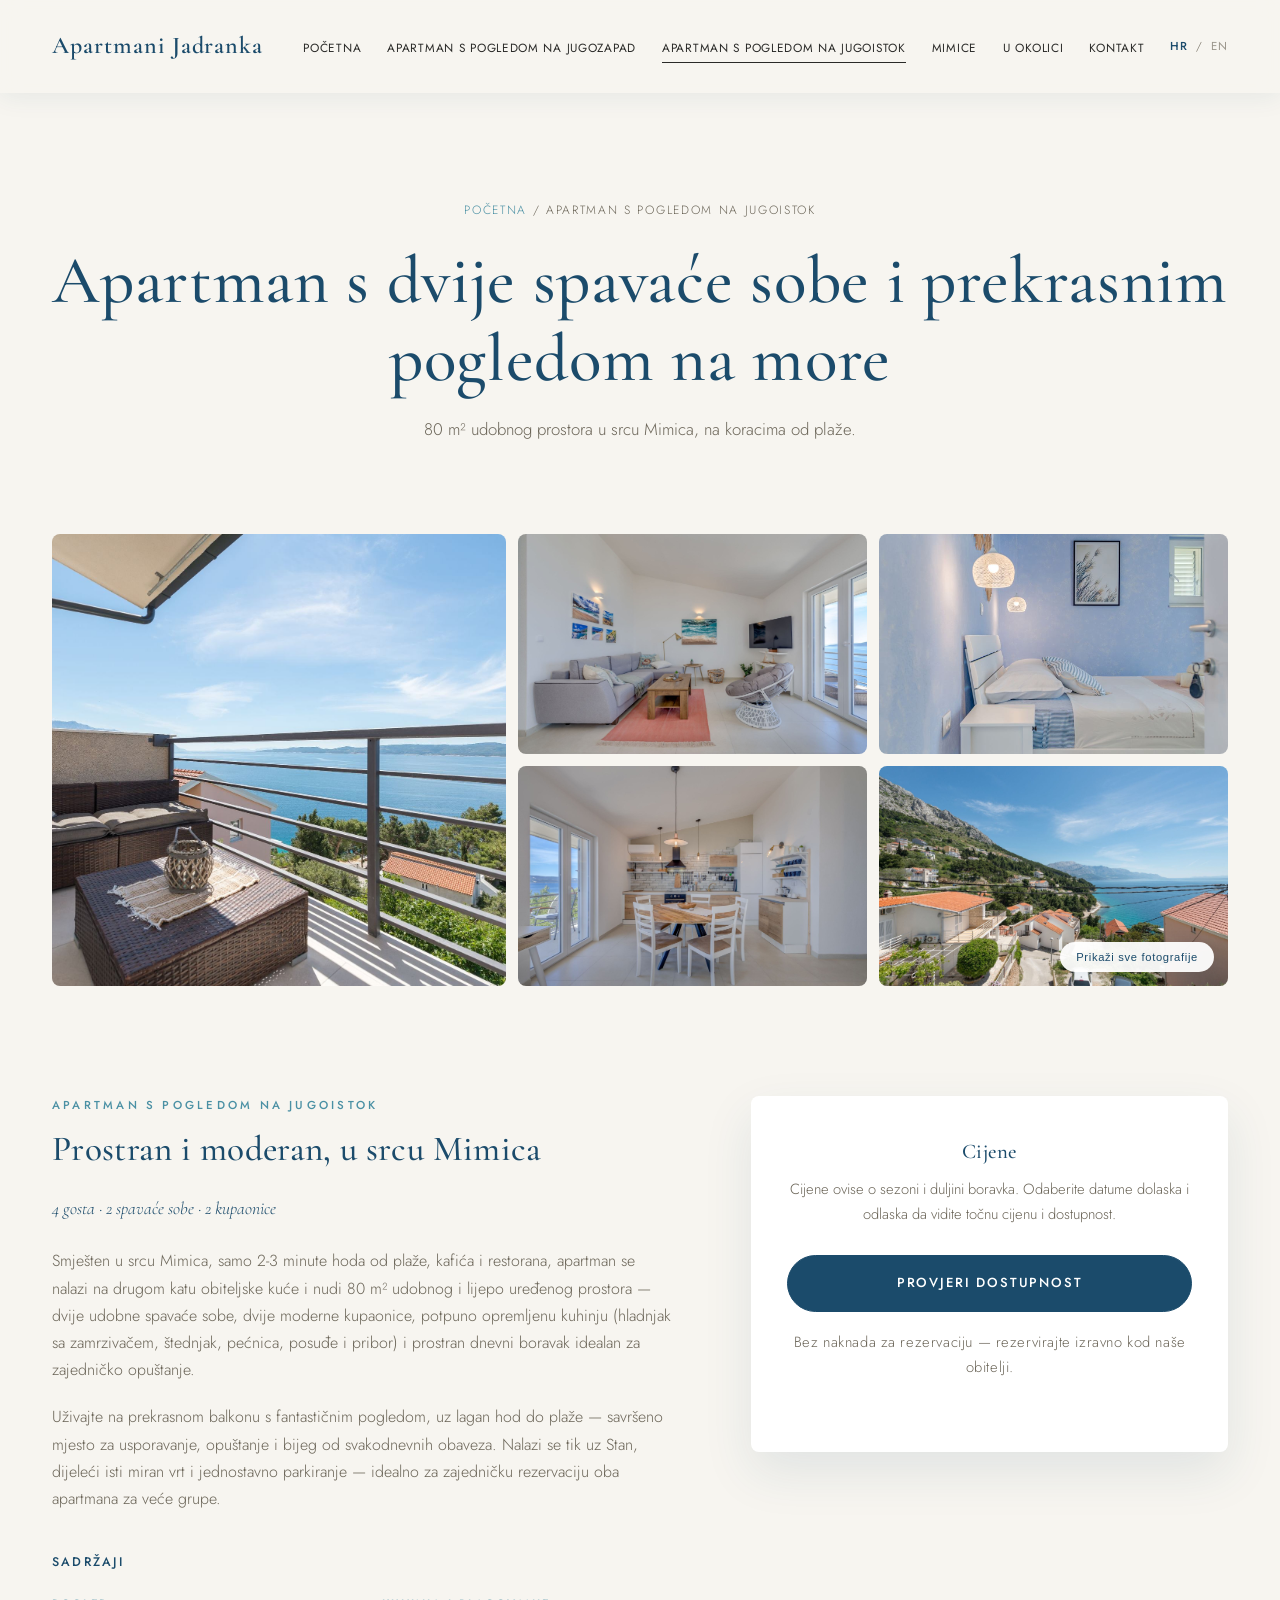
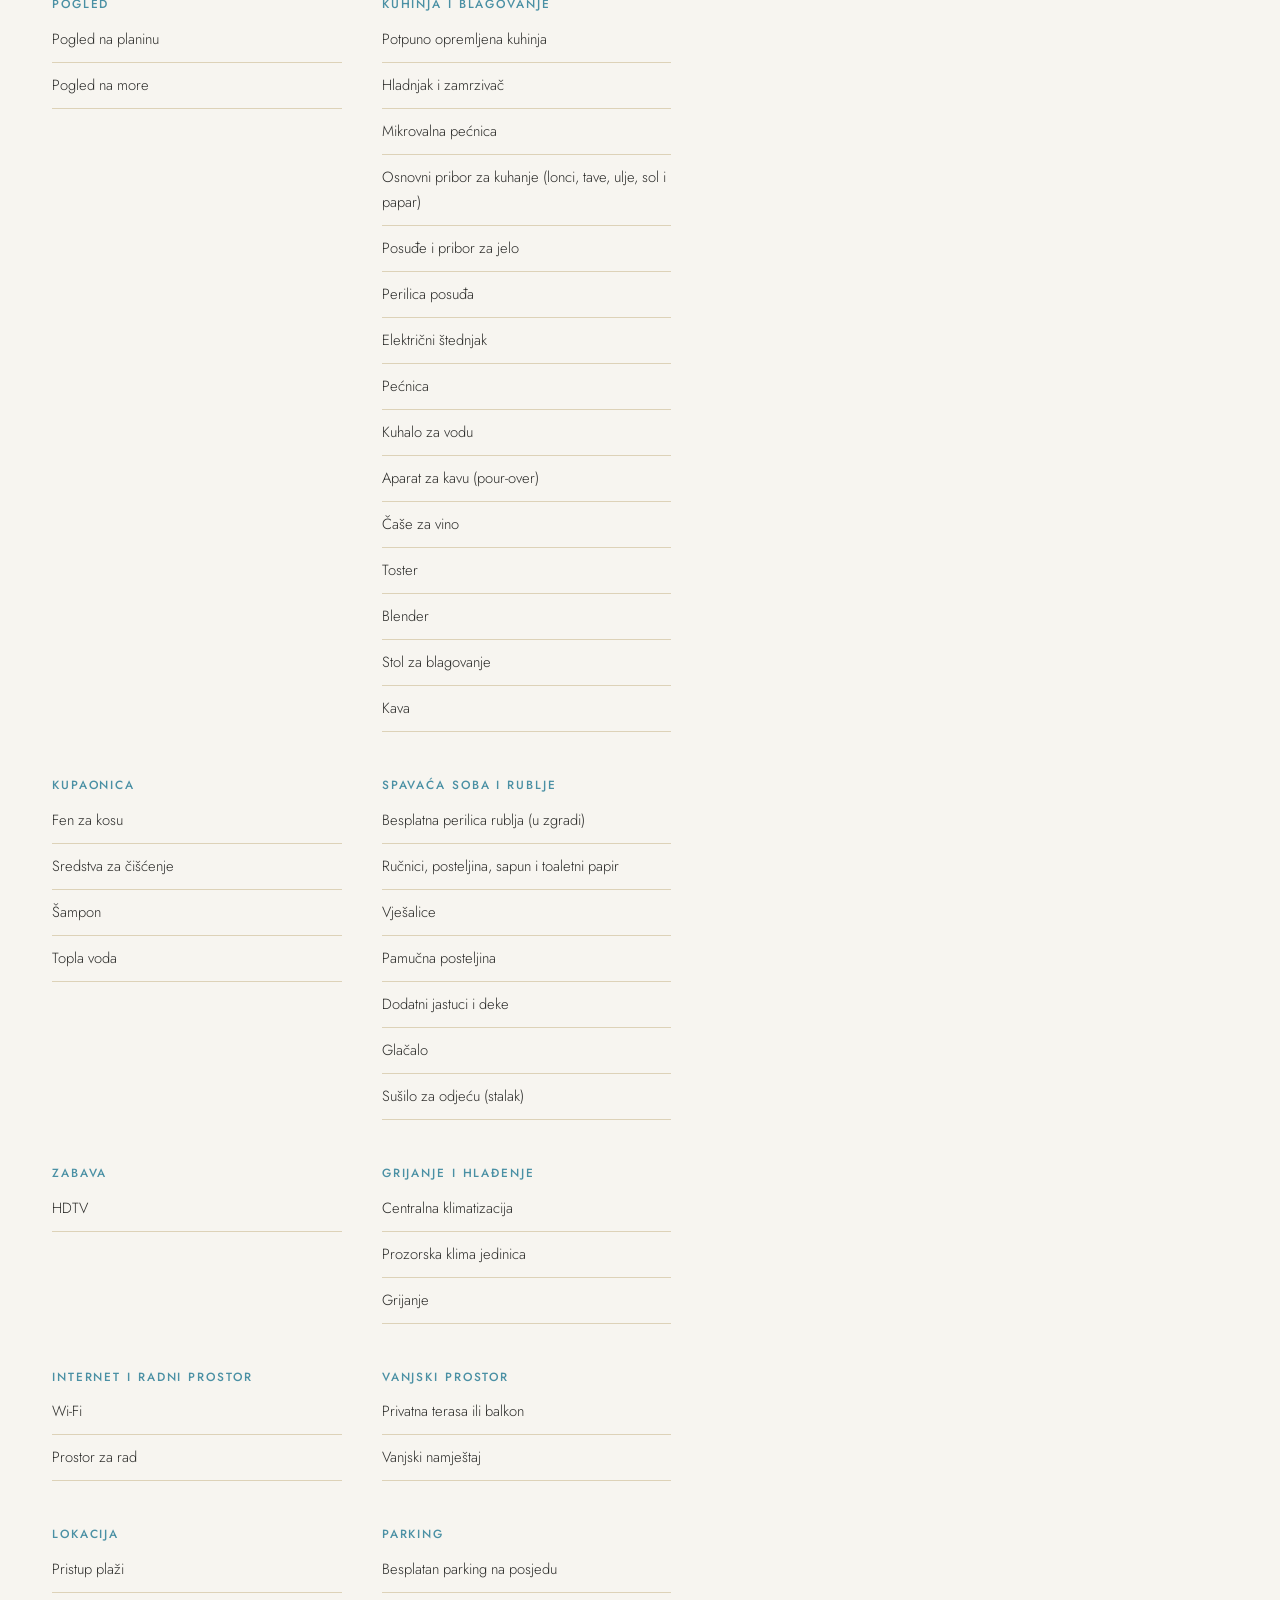
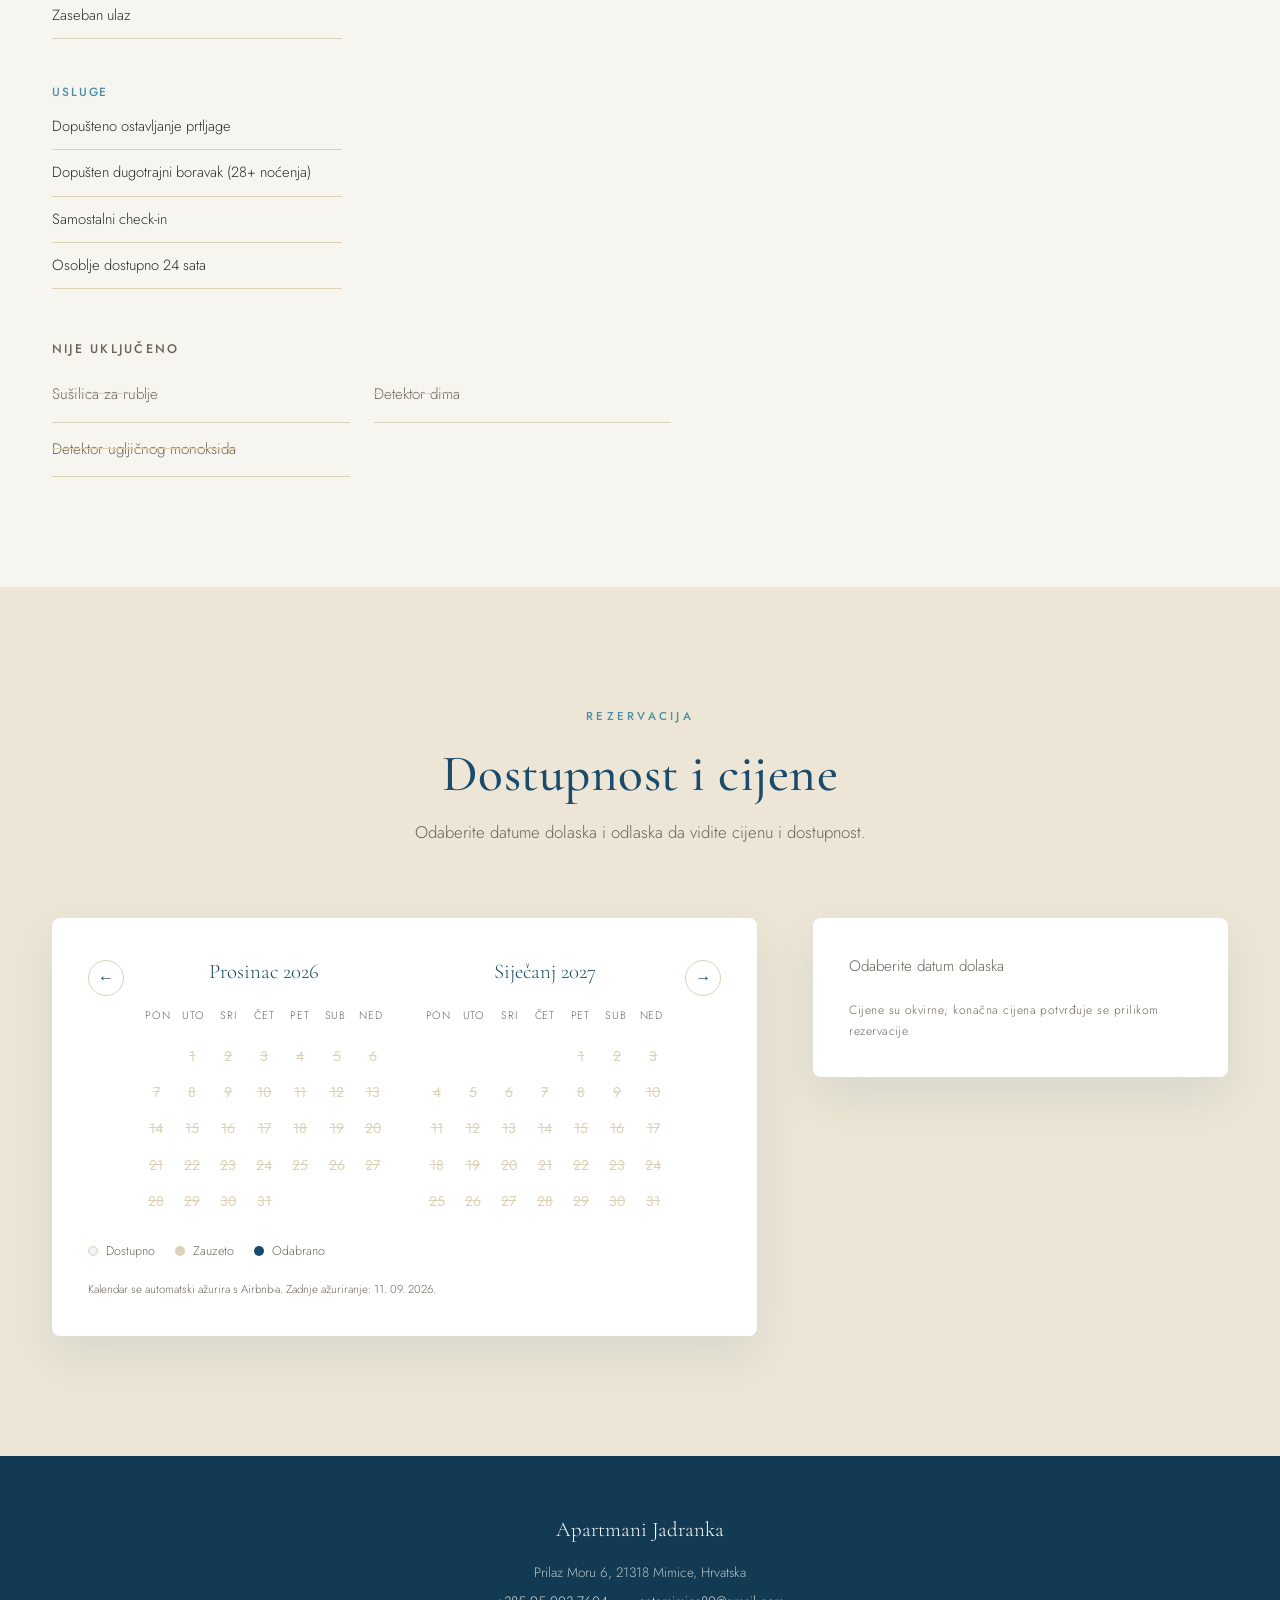
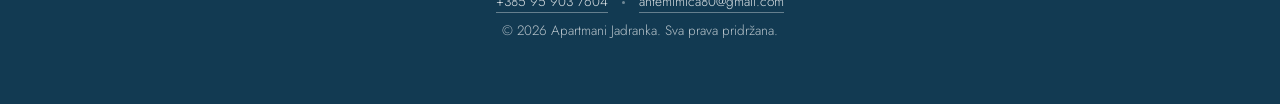
==== apartmani-jadranka/pages/istok.html @ 1d4e1ab9 "Add a Mimice destination section, rename unit nav labels, expand nav Adds a new "Welcome to Mimice" " ====
<!DOCTYPE html>
<html lang="hr">
<head>
  <meta charset="UTF-8">
  <meta name="viewport" content="width=device-width, initial-scale=1.0">
  <title data-i18n="istok.title_tag">Apartman s dvije spavaće sobe i prekrasnim pogledom na more | Apartmani Jadranka</title>
  <meta name="description" content="Apartman s dvije spavaće sobe i prekrasnim pogledom na more — svijetao i prostran apartman u sklopu Apartmani Jadranka, Mimice, dalmatinska obala, Hrvatska.">
  <link rel="preconnect" href="https://fonts.googleapis.com">
  <link rel="preconnect" href="https://fonts.gstatic.com" crossorigin>
  <link href="https://fonts.googleapis.com/css2?family=Cormorant+Garamond:wght@500;600&family=Jost:wght@300;400;500&display=swap" rel="stylesheet">
  <link rel="stylesheet" href="../css/style.css?v=20260910">
</head>
<body data-unit="istok">

  <header class="site-header solid">
    <nav class="nav">
      <a href="../index.html" class="nav-brand">Apartmani Jadranka</a>
      <ul class="nav-links">
        <li><a href="../index.html" data-i18n="nav.home">Home</a></li>
        <li><a href="stan.html" data-i18n="nav.stan">Stan</a></li>
        <li><a href="istok.html" class="active" data-i18n="nav.istok">Istok</a></li>
        <li><a href="../index.html#mimice" data-i18n="nav.mimice">Mimice</a></li>
        <li><a href="../index.html#riviera" data-i18n="nav.things">Nearby</a></li>
        <li><a href="../index.html#contact" data-i18n="nav.contact">Contact</a></li>
        <li class="lang-switch">
          <button type="button" data-lang-btn="hr">HR</button>
          <span aria-hidden="true">/</span>
          <button type="button" data-lang-btn="en">EN</button>
        </li>
      </ul>
      <button class="nav-toggle" aria-label="Toggle menu" aria-expanded="false">
        <span></span><span></span><span></span>
      </button>
      <div class="nav-backdrop"></div>
    </nav>
  </header>

  <!-- ============ UNIT HERO ============ -->
  <section class="unit-hero-page">
    <div class="container">
      <p class="breadcrumb"><a href="../index.html" data-i18n="istok.breadcrumb">Home</a> / <span data-i18n="nav.istok">Istok</span></p>
      <h1 data-i18n="istok.display_name">Istok</h1>
      <p class="tagline" data-i18n="istok.tagline">80 m² of comfortable space in the heart of Mimice, steps from the beach.</p>
    </div>
  </section>

  <!-- ============ GALLERY ============ -->
  <!-- The 5 "featured" photos (class="gallery-featured") are the ones shown in the
       compact preview (js/gallery.js) before a visitor clicks "Show all photos" — move
       the class to different tiles below to change which photos represent the apartment. -->
  <section class="container reveal" style="padding-bottom: 0;">
    <div class="gallery-grid">
      <div class="gallery-item gallery-featured" style="background: url('../images/istok-cover.jpg') center/cover no-repeat;"><span data-i18n="istok.gallery.balcony">Balcony</span></div>
      <div class="gallery-item" style="background: url('../images/istok-balcony-2.jpg') center/cover no-repeat;"><span data-i18n="istok.gallery.balcony">Balcony</span></div>
      <div class="gallery-item gallery-featured" style="background: url('../images/istok-living-1.jpg') center/cover no-repeat;"><span data-i18n="istok.gallery.living">Living room</span></div>
      <div class="gallery-item" style="background: url('../images/istok-living-2.jpg') center/cover no-repeat;"><span data-i18n="istok.gallery.living">Living room</span></div>
      <div class="gallery-item gallery-featured" style="background: url('../images/istok-bedroom1-1.jpg') center/cover no-repeat;"><span data-i18n="istok.gallery.bedroom1">Bedroom 1</span></div>
      <div class="gallery-item" style="background: url('../images/istok-bedroom1-2.jpg') center/cover no-repeat;"><span data-i18n="istok.gallery.bedroom1">Bedroom 1</span></div>
      <div class="gallery-item" style="background: url('../images/istok-bedroom2-1.jpg') center/cover no-repeat;"><span data-i18n="istok.gallery.bedroom2">Bedroom 2</span></div>
      <div class="gallery-item" style="background: url('../images/istok-bedroom2-2.jpg') center/cover no-repeat;"><span data-i18n="istok.gallery.bedroom2">Bedroom 2</span></div>
      <div class="gallery-item" style="background: url('../images/istok-bathroom1-1.jpg') center/cover no-repeat;"><span data-i18n="istok.gallery.bathroom1">Bathroom 1</span></div>
      <div class="gallery-item" style="background: url('../images/istok-bathroom1-2.jpg') center/cover no-repeat;"><span data-i18n="istok.gallery.bathroom1">Bathroom 1</span></div>
      <div class="gallery-item" style="background: url('../images/istok-bathroom2-1.jpg') center/cover no-repeat;"><span data-i18n="istok.gallery.bathroom2">Bathroom 2</span></div>
      <div class="gallery-item" style="background: url('../images/istok-bathroom2-2.jpg') center/cover no-repeat;"><span data-i18n="istok.gallery.bathroom2">Bathroom 2</span></div>
      <div class="gallery-item gallery-featured" style="background: url('../images/istok-kitchen-1.jpg') center/cover no-repeat;"><span data-i18n="istok.gallery.kitchen">Kitchen</span></div>
      <div class="gallery-item" style="background: url('../images/istok-kitchen-2.jpg') center/cover no-repeat;"><span data-i18n="istok.gallery.kitchen">Kitchen</span></div>
      <div class="gallery-item gallery-featured" style="background: url('../images/istok-exterior-1.jpg') center/cover no-repeat;"><span data-i18n="istok.gallery.exterior">Outdoor area</span></div>
      <div class="gallery-item" style="background: url('../images/istok-exterior-2.jpg') center/cover no-repeat;"><span data-i18n="istok.gallery.exterior">Outdoor area</span></div>
    </div>
  </section>

  <!-- ============ DETAILS ============ -->
  <section class="unit-details">
    <div class="container">
      <div class="unit-details-grid">
        <div class="unit-description reveal">
          <span class="eyebrow" data-i18n="nav.istok">Istok</span>
          <h2 data-i18n="istok.about_title">Spacious and Modern, in the Heart of Mimice</h2>
          <span class="sleeps-badge" data-i18n="istok.sleeps">4 guests · 2 bedrooms · 2 bathrooms</span>
          <p data-i18n="istok.desc_p1">
            Located in the heart of Mimice, just a 2–3 minute walk from the beach, cafés, and restaurants, the
            apartment sits on the second floor of a family house and offers 80 m² of comfortable, well-designed
            living space — two cozy bedrooms, two modern bathrooms, a fully equipped kitchen (fridge with
            freezer, stove, oven, cookware, and utensils), and a spacious living area ideal for relaxing
            together.
          </p>
          <p data-i18n="istok.desc_p2">
            Enjoy a beautiful balcony with a truly stunning view, and an easy walk to the beach — the perfect
            place to slow down, feel good, and leave everyday worries behind. Sits just steps from Stan, sharing
            the same peaceful garden and easy parking — ideal for booking both units together for larger group
            getaways.
          </p>

          <span class="amenities-heading" data-i18n="istok.amenities_heading">Amenities</span>

          <div class="amenities-categories">
            <div class="amenity-category">
              <h4 class="amenity-category-title" data-i18n="istok.cat.scenic">Scenic Views</h4>
              <ul class="amenities-list">
                <li data-i18n="istok.cat.scenic.1">Mountain view</li>
                <li data-i18n="istok.cat.scenic.2">Sea view</li>
              </ul>
            </div>

            <div class="amenity-category">
              <h4 class="amenity-category-title" data-i18n="istok.cat.kitchen">Kitchen &amp; Dining</h4>
              <ul class="amenities-list">
                <li data-i18n="istok.cat.kitchen.1">Fully equipped kitchen</li>
                <li data-i18n="istok.cat.kitchen.2">Refrigerator &amp; freezer</li>
                <li data-i18n="istok.cat.kitchen.3">Microwave</li>
                <li data-i18n="istok.cat.kitchen.4">Cooking basics (pots, pans, oil, salt &amp; pepper)</li>
                <li data-i18n="istok.cat.kitchen.5">Dishes &amp; silverware</li>
                <li data-i18n="istok.cat.kitchen.6">Dishwasher</li>
                <li data-i18n="istok.cat.kitchen.7">Electric stove</li>
                <li data-i18n="istok.cat.kitchen.8">Oven</li>
                <li data-i18n="istok.cat.kitchen.9">Hot water kettle</li>
                <li data-i18n="istok.cat.kitchen.10">Coffee maker (pour-over)</li>
                <li data-i18n="istok.cat.kitchen.11">Wine glasses</li>
                <li data-i18n="istok.cat.kitchen.12">Toaster</li>
                <li data-i18n="istok.cat.kitchen.13">Blender</li>
                <li data-i18n="istok.cat.kitchen.14">Dining table</li>
                <li data-i18n="istok.cat.kitchen.15">Coffee</li>
              </ul>
            </div>

            <div class="amenity-category">
              <h4 class="amenity-category-title" data-i18n="istok.cat.bathroom">Bathroom</h4>
              <ul class="amenities-list">
                <li data-i18n="istok.cat.bathroom.1">Hair dryer</li>
                <li data-i18n="istok.cat.bathroom.2">Cleaning products</li>
                <li data-i18n="istok.cat.bathroom.3">Shampoo</li>
                <li data-i18n="istok.cat.bathroom.4">Hot water</li>
              </ul>
            </div>

            <div class="amenity-category">
              <h4 class="amenity-category-title" data-i18n="istok.cat.bedroom">Bedroom &amp; Laundry</h4>
              <ul class="amenities-list">
                <li data-i18n="istok.cat.bedroom.1">Free washer (in building)</li>
                <li data-i18n="istok.cat.bedroom.2">Towels, bed sheets, soap &amp; toilet paper</li>
                <li data-i18n="istok.cat.bedroom.3">Hangers</li>
                <li data-i18n="istok.cat.bedroom.4">Cotton bed linens</li>
                <li data-i18n="istok.cat.bedroom.5">Extra pillows &amp; blankets</li>
                <li data-i18n="istok.cat.bedroom.6">Iron</li>
                <li data-i18n="istok.cat.bedroom.7">Drying rack for clothing</li>
              </ul>
            </div>

            <div class="amenity-category">
              <h4 class="amenity-category-title" data-i18n="istok.cat.entertainment">Entertainment</h4>
              <ul class="amenities-list">
                <li data-i18n="istok.cat.entertainment.1">HDTV</li>
              </ul>
            </div>

            <div class="amenity-category">
              <h4 class="amenity-category-title" data-i18n="istok.cat.climate">Heating &amp; Cooling</h4>
              <ul class="amenities-list">
                <li data-i18n="istok.cat.climate.1">Central air conditioning</li>
                <li data-i18n="istok.cat.climate.2">Window AC unit</li>
                <li data-i18n="istok.cat.climate.3">Heating</li>
              </ul>
            </div>

            <div class="amenity-category">
              <h4 class="amenity-category-title" data-i18n="istok.cat.internet">Internet &amp; Office</h4>
              <ul class="amenities-list">
                <li data-i18n="istok.cat.internet.1">Wi-Fi</li>
                <li data-i18n="istok.cat.internet.2">Dedicated workspace</li>
              </ul>
            </div>

            <div class="amenity-category">
              <h4 class="amenity-category-title" data-i18n="istok.cat.outdoor">Outdoor</h4>
              <ul class="amenities-list">
                <li data-i18n="istok.cat.outdoor.1">Private patio or balcony</li>
                <li data-i18n="istok.cat.outdoor.2">Outdoor furniture</li>
              </ul>
            </div>

            <div class="amenity-category">
              <h4 class="amenity-category-title" data-i18n="istok.cat.location">Location</h4>
              <ul class="amenities-list">
                <li data-i18n="istok.cat.location.1">Beach access</li>
                <li data-i18n="istok.cat.location.2">Private entrance</li>
              </ul>
            </div>

            <div class="amenity-category">
              <h4 class="amenity-category-title" data-i18n="istok.cat.parking">Parking</h4>
              <ul class="amenities-list">
                <li data-i18n="istok.cat.parking.1">Free parking on premises</li>
              </ul>
            </div>

            <div class="amenity-category">
              <h4 class="amenity-category-title" data-i18n="istok.cat.services">Services</h4>
              <ul class="amenities-list">
                <li data-i18n="istok.cat.services.1">Luggage drop-off allowed</li>
                <li data-i18n="istok.cat.services.2">Long-term stays allowed (28+ nights)</li>
                <li data-i18n="istok.cat.services.3">Self check-in</li>
                <li data-i18n="istok.cat.services.4">Staff available 24 hours</li>
              </ul>
            </div>
          </div>

          <span class="amenities-heading amenities-heading-not-included" data-i18n="istok.not_included_heading">Not Included</span>
          <ul class="amenities-list amenities-list-not-included">
            <li data-i18n="istok.not_included.1">Dryer</li>
            <li data-i18n="istok.not_included.2">Smoke alarm</li>
            <li data-i18n="istok.not_included.3">Carbon monoxide alarm</li>
          </ul>
        </div>

        <aside class="pricing-card reveal">
          <h3 data-i18n="istok.pricing_title">Pricing</h3>
          <p data-i18n="istok.pricing_desc">Rates vary by season and length of stay. Select your check-in and check-out dates to see the exact price and availability.</p>
          <a href="#availability" class="btn btn-primary" data-i18n="calendar.avail.cta">Check Availability</a>
          <p class="pricing-note" data-i18n="istok.pricing_note">No booking fees — reserve directly with our family.</p>
        </aside>
      </div>
    </div>
  </section>

  <!-- ============ AVAILABILITY & PRICING ============ -->
  <section id="availability" class="availability-section">
    <div class="container">
      <div class="section-header reveal">
        <span class="eyebrow" data-i18n="calendar.avail.eyebrow">Booking</span>
        <h2 class="section-title" data-i18n="calendar.avail.title">Availability &amp; Pricing</h2>
        <p class="section-subtitle" data-i18n="calendar.avail.subtitle">Select your check-in and check-out dates to see pricing and availability.</p>
      </div>

      <div class="availability-grid reveal">
        <div class="calendar-widget">
          <div class="calendar-header">
            <button type="button" class="calendar-nav" id="calendar-prev" data-i18n-aria-label="calendar.avail.prev" aria-label="Previous month">&larr;</button>
            <div class="calendar-months">
              <div class="calendar-month">
                <span class="calendar-month-label" id="calendar-month-label"></span>
                <div class="calendar-weekdays" id="calendar-weekdays"></div>
                <div class="calendar-days" id="calendar-days"></div>
              </div>
              <div class="calendar-month calendar-month-second">
                <span class="calendar-month-label" id="calendar-month-label-2"></span>
                <div class="calendar-weekdays" id="calendar-weekdays-2"></div>
                <div class="calendar-days" id="calendar-days-2"></div>
              </div>
            </div>
            <button type="button" class="calendar-nav" id="calendar-next" data-i18n-aria-label="calendar.avail.next" aria-label="Next month">&rarr;</button>
          </div>
          <div class="calendar-legend">
            <span class="legend-item"><span class="legend-dot available"></span><span data-i18n="calendar.avail.legend_available">Available</span></span>
            <span class="legend-item"><span class="legend-dot unavailable"></span><span data-i18n="calendar.avail.legend_unavailable">Unavailable</span></span>
            <span class="legend-item"><span class="legend-dot selected"></span><span data-i18n="calendar.avail.legend_selected">Selected</span></span>
          </div>
          <p class="calendar-updated" id="calendar-updated"></p>
        </div>

        <aside class="booking-summary">
          <div id="booking-summary-content">
            <p class="booking-prompt" data-i18n="calendar.avail.prompt_checkin">Select a check-in date</p>
          </div>
          <button type="button" class="text-link booking-clear" id="booking-clear" data-i18n="calendar.avail.clear" style="display: none;">Clear selection</button>
          <p class="pricing-note" data-i18n="calendar.avail.note">Prices are indicative; final price is confirmed at booking.</p>

          <!-- Shown only once valid, available dates meeting the season's minimum stay are selected (see js/calendar.js) -->
          <form id="availability-inquiry-form" class="inquiry-form" novalidate style="display: none;">
            <h3 class="inquiry-form-title" data-i18n="calendar.avail.inquiry_title">Send an Inquiry for These Dates</h3>

            <div class="form-group">
              <label for="avail-name" data-i18n="contact.form_name">Full Name</label>
              <input type="text" id="avail-name" name="name" data-i18n-placeholder="contact.form_name_ph" placeholder="Your name" required>
            </div>
            <div class="form-group">
              <label for="avail-email" data-i18n="contact.form_email">Email</label>
              <input type="email" id="avail-email" name="email" placeholder="you@example.com" required>
            </div>
            <div class="form-group">
              <label for="avail-phone" data-i18n="calendar.avail.form_phone">Phone</label>
              <input type="tel" id="avail-phone" name="phone" data-i18n-placeholder="calendar.avail.form_phone_ph" placeholder="Your phone number" required>
            </div>
            <div class="form-row">
              <div class="form-group">
                <label for="avail-adults" data-i18n="calendar.avail.form_adults">Number of adults</label>
                <input type="number" id="avail-adults" name="adults" min="1" value="1" required>
              </div>
              <div class="form-group">
                <label for="avail-children" data-i18n="calendar.avail.form_children">Number of children</label>
                <input type="number" id="avail-children" name="children" min="0" value="0">
              </div>
            </div>
            <div class="form-group">
              <label for="avail-message" data-i18n="contact.form_message">Message</label>
              <textarea id="avail-message" name="message" data-i18n-placeholder="calendar.avail.form_message_ph" placeholder="Notes, special requests..."></textarea>
            </div>

            <button type="submit" class="btn btn-primary" data-i18n="contact.form_submit">Send Inquiry</button>
            <div id="availability-form-status" class="form-status" role="status"></div>
          </form>
        </aside>
      </div>
    </div>
  </section>

  <footer class="site-footer">
    <div class="container">
      <p class="footer-brand">Apartmani Jadranka</p>
      <p data-i18n="footer.address">Prilaz Moru 6, 21318 Mimice, Hrvatska</p>
      <p class="footer-contact">
        <a href="tel:+385959037604">+385 95 903 7604</a>
        <span class="dot" aria-hidden="true"></span>
        <a href="mailto:antemimica80@gmail.com">antemimica80@gmail.com</a>
      </p>
      <p>&copy; <span id="year"></span> Apartmani Jadranka. <span data-i18n="footer.rights">All rights reserved.</span></p>
    </div>
  </footer>

  <script src="../js/i18n.js?v=20260910"></script>
  <script src="../js/main.js?v=20260910"></script>
  <script src="../js/gallery.js?v=20260910"></script>
  <script src="../js/calendar.js?v=20260910"></script>
  <script>document.getElementById('year').textContent = new Date().getFullYear();</script>
</body>
</html>
---- apartmani-jadranka/css/style.css ----
/* ===========================================================
   Apartmani Jadranka — shared stylesheet
   Boutique Mediterranean: deep sea blue, warm stone white, sand.
   Edit the CSS variables below to retheme the whole site at once.
   =========================================================== */

:root {
  /* --- Colors --- */
  --color-sea-deep: #1b4b6b;
  --color-sea: #4a90a4;
  --color-sea-mist: #eef3f4;
  --color-stone: #f7f5f0;
  --color-sand: #ede6d6;
  --color-sand-dark: #ddd2b8;
  --color-white: #ffffff;
  --color-text: #2a2a28;
  --color-text-light: #6b6558;

  /* --- Type --- */
  --font-display: 'Cormorant Garamond', Georgia, 'Times New Roman', serif;
  --font-body: 'Jost', -apple-system, BlinkMacSystemFont, 'Segoe UI', sans-serif;

  /* --- Layout --- */
  --max-width: 1240px;
  --radius: 4px;
  --radius-lg: 8px;
  --shadow-soft: 0 20px 50px rgba(27, 75, 107, 0.1);
  --shadow-small: 0 6px 20px rgba(27, 75, 107, 0.1);
}

/* --- Reset --- */
* {
  box-sizing: border-box;
  margin: 0;
  padding: 0;
}

html {
  scroll-behavior: smooth;
}

body {
  font-family: var(--font-body);
  font-weight: 300;
  color: var(--color-text);
  background-color: var(--color-stone);
  line-height: 1.7;
  -webkit-font-smoothing: antialiased;
}

img {
  max-width: 100%;
  display: block;
}

a {
  color: inherit;
  text-decoration: none;
}

ul {
  list-style: none;
}

.container {
  width: 100%;
  max-width: var(--max-width);
  margin: 0 auto;
  padding: 0 32px;
}

h1, h2, h3, h4 {
  font-family: var(--font-display);
  font-weight: 500;
  line-height: 1.15;
  color: var(--color-sea-deep);
  letter-spacing: 0.01em;
}

.eyebrow {
  display: block;
  text-transform: uppercase;
  letter-spacing: 0.28em;
  font-size: 0.72rem;
  font-weight: 500;
  color: var(--color-sea);
  margin-bottom: 18px;
}

h2.section-title {
  font-size: clamp(2.2rem, 5vw, 3.2rem);
  font-weight: 500;
  text-align: center;
  margin-bottom: 14px;
}

p.section-subtitle {
  text-align: center;
  color: var(--color-text-light);
  max-width: 560px;
  margin: 0 auto 64px;
  font-size: 1.05rem;
  font-weight: 300;
}

.section-header {
  text-align: center;
  margin-bottom: 72px;
}

section {
  padding: 120px 0;
}

/* --- Scroll reveal --- */
.reveal {
  opacity: 0;
  transform: translateY(28px);
  transition: opacity 0.9s ease, transform 0.9s ease;
}

.reveal.visible {
  opacity: 1;
  transform: translateY(0);
}

.btn {
  display: inline-block;
  padding: 16px 38px;
  border-radius: 999px;
  font-family: var(--font-body);
  font-weight: 500;
  font-size: 0.82rem;
  letter-spacing: 0.14em;
  text-transform: uppercase;
  cursor: pointer;
  border: 1px solid transparent;
  transition: all 0.3s ease;
}

.btn-primary {
  background-color: var(--color-sea-deep);
  color: var(--color-white);
  border-color: var(--color-sea-deep);
}

.btn-primary:hover {
  background-color: transparent;
  color: var(--color-sea-deep);
}

.contact-section .btn-primary:hover {
  background-color: var(--color-white);
  color: var(--color-sea-deep);
}

.btn-outline {
  background-color: transparent;
  border-color: var(--color-sea-deep);
  color: var(--color-sea-deep);
}

.btn-outline:hover {
  background-color: var(--color-sea-deep);
  color: var(--color-white);
}

.text-link {
  display: inline-flex;
  align-items: center;
  gap: 8px;
  font-size: 0.82rem;
  font-weight: 500;
  letter-spacing: 0.14em;
  text-transform: uppercase;
  color: var(--color-sea-deep);
  border-bottom: 1px solid transparent;
  padding-bottom: 4px;
  transition: gap 0.25s ease, border-color 0.25s ease;
}

.text-link:hover {
  gap: 14px;
  border-color: var(--color-sea-deep);
}

/* ===========================================================
   Header / Navigation
   =========================================================== */

.site-header {
  position: fixed;
  top: 0;
  left: 0;
  right: 0;
  z-index: 100;
  background-color: transparent;
  transition: background-color 0.4s ease, box-shadow 0.4s ease, padding 0.4s ease;
}

.site-header.scrolled,
.site-header.solid {
  background-color: rgba(247, 245, 240, 0.94);
  backdrop-filter: blur(10px);
  box-shadow: 0 4px 24px rgba(27, 75, 107, 0.08);
}

.nav {
  display: flex;
  align-items: center;
  justify-content: space-between;
  padding: 26px 32px;
  max-width: var(--max-width);
  margin: 0 auto;
  transition: padding 0.4s ease;
}

.site-header.scrolled .nav {
  padding: 18px 32px;
}

.nav-brand {
  font-family: var(--font-display);
  font-size: 1.5rem;
  font-weight: 600;
  letter-spacing: 0.04em;
  color: var(--color-white);
  transition: color 0.4s ease;
}

.site-header.scrolled .nav-brand,
.site-header.solid .nav-brand {
  color: var(--color-sea-deep);
}

.nav-links {
  display: flex;
  gap: 26px;
  align-items: center;
}

.nav-links a {
  font-weight: 400;
  font-size: 0.74rem;
  letter-spacing: 0.06em;
  text-transform: uppercase;
  color: var(--color-white);
  white-space: nowrap;
  padding-bottom: 6px;
  border-bottom: 1px solid transparent;
  transition: border-color 0.25s ease, color 0.4s ease;
}

.site-header.scrolled .nav-links a,
.site-header.solid .nav-links a {
  color: var(--color-text);
}

.nav-links a:hover,
.nav-links a.active {
  border-bottom-color: currentColor;
}

.lang-switch {
  display: flex;
  align-items: center;
  gap: 8px;
  font-size: 0.72rem;
  letter-spacing: 0.08em;
  color: rgba(255, 255, 255, 0.6);
  transition: color 0.4s ease;
}

.site-header.scrolled .lang-switch,
.site-header.solid .lang-switch {
  color: var(--color-text-light);
}

.lang-switch button {
  background: none;
  border: none;
  padding: 0;
  font-family: var(--font-body);
  font-size: 0.72rem;
  letter-spacing: 0.08em;
  color: inherit;
  cursor: pointer;
  opacity: 0.65;
  transition: opacity 0.2s ease;
}

.lang-switch button.active {
  opacity: 1;
  font-weight: 500;
  color: var(--color-white);
}

.site-header.scrolled .lang-switch button.active,
.site-header.solid .lang-switch button.active {
  color: var(--color-sea-deep);
}

.nav-toggle {
  display: none;
  flex-direction: column;
  justify-content: space-between;
  width: 26px;
  height: 18px;
  background: none;
  border: none;
  cursor: pointer;
  padding: 0;
}

.nav-toggle span {
  display: block;
  height: 1px;
  width: 100%;
  background-color: var(--color-white);
  transition: transform 0.25s ease, opacity 0.25s ease, background-color 0.4s ease;
}

.site-header.scrolled .nav-toggle span,
.site-header.solid .nav-toggle span {
  background-color: var(--color-sea-deep);
}

.nav-toggle[aria-expanded="true"] span:nth-child(1) {
  transform: translateY(8.5px) rotate(45deg);
}

.nav-toggle[aria-expanded="true"] span:nth-child(2) {
  opacity: 0;
}

.nav-toggle[aria-expanded="true"] span:nth-child(3) {
  transform: translateY(-8.5px) rotate(-45deg);
}

/* The hamburger turns into an X above the drawer, so it needs the
   drawer's (dark-on-light) color regardless of header scroll state. */
.nav-toggle[aria-expanded="true"] span {
  background-color: var(--color-sea-deep) !important;
}

.nav-backdrop {
  display: none;
}

/* ===========================================================
   Hero
   =========================================================== */

.hero {
  position: relative;
  min-height: 100vh;
  display: flex;
  align-items: center;
  justify-content: center;
  text-align: center;
  color: var(--color-white);
  overflow: hidden;
  background-color: var(--color-sea-deep);
}

.hero-photo {
  position: absolute;
  inset: 0;
  z-index: 0;
  background-size: cover;
  background-position: center;
  animation: hero-photo-in 1.8s ease both;
}

@keyframes hero-photo-in {
  from { opacity: 0; transform: scale(1.06); }
  to { opacity: 1; transform: scale(1); }
}

.hero::after {
  content: "";
  position: absolute;
  inset: 0;
  z-index: 1;
  background: linear-gradient(180deg, rgba(9, 26, 36, 0.5) 0%, rgba(9, 26, 36, 0.32) 42%, rgba(9, 26, 36, 0.62) 100%);
  pointer-events: none;
}

.hero-content {
  position: relative;
  z-index: 2;
  padding: 0 32px;
  max-width: 640px;
}

.hero-eyebrow {
  text-transform: uppercase;
  letter-spacing: 0.32em;
  font-size: 0.78rem;
  font-weight: 400;
  color: rgba(255, 255, 255, 0.85);
  margin-bottom: 26px;
}

.hero h1 {
  color: var(--color-white);
  font-weight: 500;
  font-size: clamp(3rem, 8vw, 5.6rem);
  margin-bottom: 26px;
  letter-spacing: 0.01em;
}

.hero p {
  font-size: clamp(1rem, 1.6vw, 1.15rem);
  font-weight: 300;
  color: rgba(255, 255, 255, 0.88);
  max-width: 480px;
  margin: 0 auto 44px;
  line-height: 1.8;
}

.scroll-cue {
  position: absolute;
  bottom: 40px;
  left: 50%;
  transform: translateX(-50%);
  z-index: 2;
  width: 1px;
  height: 56px;
  background: linear-gradient(180deg, rgba(255, 255, 255, 0.9), transparent);
}

/* ===========================================================
   Units overview (homepage)
   =========================================================== */

.units-overview {
  background-color: var(--color-stone);
}

.units-grid {
  display: grid;
  grid-template-columns: repeat(2, 1fr);
  gap: 56px;
}

.unit-card {
  text-align: left;
}

.unit-card-photo {
  height: 420px;
  display: flex;
  align-items: flex-end;
  color: var(--color-white);
  padding: 32px;
  border-radius: var(--radius-lg);
  overflow: hidden;
  position: relative;
  margin-bottom: 28px;
  background: linear-gradient(180deg, rgba(18, 40, 51, 0) 55%, rgba(18, 40, 51, 0.45) 100%), url('../images/stan-cover.jpg?v=20260911') center/cover no-repeat;
  transition: transform 0.6s cubic-bezier(0.22, 1, 0.36, 1);
}

.unit-card-photo.istok {
  background: linear-gradient(180deg, rgba(18, 40, 51, 0) 55%, rgba(18, 40, 51, 0.45) 100%), url('../images/istok-cover.jpg') center/cover no-repeat;
}

.unit-card:hover .unit-card-photo {
  transform: scale(1.03);
}

.unit-card-photo-label {
  position: relative;
  z-index: 2;
  font-family: var(--font-body);
  font-size: 0.72rem;
  letter-spacing: 0.18em;
  text-transform: uppercase;
  opacity: 0.85;
}

.unit-card-body h3 {
  font-size: 1.8rem;
  margin-bottom: 10px;
}

.unit-card-body h3 a {
  transition: color 0.2s ease;
}

.unit-card-body h3 a:hover {
  color: var(--color-sea);
}

.unit-card-body p {
  color: var(--color-text-light);
  margin-bottom: 22px;
  font-weight: 300;
  max-width: 46ch;
}

.unit-card-meta {
  display: flex;
  align-items: center;
  gap: 10px;
  margin-bottom: 26px;
  font-size: 0.8rem;
  letter-spacing: 0.04em;
  color: var(--color-sea-deep);
  font-weight: 500;
}

.unit-card-meta .dot {
  width: 3px;
  height: 3px;
  border-radius: 50%;
  background-color: var(--color-sea);
}

/* ===========================================================
   Why stay with us
   =========================================================== */

.why-stay {
  background-color: var(--color-sand);
}

.features-grid {
  display: grid;
  grid-template-columns: repeat(4, 1fr);
  gap: 0;
}

.feature-card {
  text-align: center;
  padding: 0 28px;
  border-left: 1px solid var(--color-sand-dark);
}

.feature-card:first-child {
  border-left: none;
}

.feature-icon {
  font-family: var(--font-display);
  font-size: 2.4rem;
  font-weight: 500;
  color: var(--color-sea);
  margin-bottom: 20px;
}

.feature-card h3 {
  font-size: 1.2rem;
  margin-bottom: 12px;
}

.feature-card p {
  color: var(--color-text-light);
  font-size: 0.92rem;
  font-weight: 300;
}

/* ===========================================================
   Unit pages
   =========================================================== */

.unit-hero-page {
  padding: 200px 0 90px;
  text-align: center;
  background-color: var(--color-stone);
}

.unit-hero-page .breadcrumb {
  font-size: 0.75rem;
  letter-spacing: 0.14em;
  text-transform: uppercase;
  color: var(--color-text-light);
  margin-bottom: 22px;
}

.unit-hero-page .breadcrumb a {
  color: var(--color-sea);
}

.unit-hero-page h1 {
  font-size: clamp(2.6rem, 6vw, 4.2rem);
  margin-bottom: 18px;
}

.unit-hero-page p.tagline {
  color: var(--color-text-light);
  max-width: 520px;
  margin: 0 auto;
  font-size: 1.05rem;
  font-weight: 300;
}

.gallery-grid {
  display: grid;
  grid-template-columns: repeat(4, 1fr);
  grid-template-rows: repeat(4, 220px);
  gap: 16px;
}

.gallery-item {
  border-radius: var(--radius-lg);
  display: flex;
  align-items: flex-end;
  color: rgba(255, 255, 255, 0.85);
  font-size: 0.72rem;
  letter-spacing: 0.14em;
  text-transform: uppercase;
  padding: 18px;
  background: linear-gradient(160deg, #3d879e 0%, var(--color-sea-deep) 100%);
  transition: transform 0.6s cubic-bezier(0.22, 1, 0.36, 1);
  overflow: hidden;
  /* Replace each placeholder with:
     background: url('../images/your-photo.jpg') center/cover no-repeat; */
}

.gallery-item:hover {
  transform: scale(1.02);
}

.gallery-item:nth-child(1) { background: linear-gradient(160deg, #3d879e 0%, var(--color-sea-deep) 100%); }
.gallery-item:nth-child(2) { background: linear-gradient(160deg, #3d879e 0%, var(--color-sea-deep) 100%); }
.gallery-item:nth-child(3) { background: linear-gradient(160deg, #8a6a4f 0%, #5e4530 100%); }
.gallery-item:nth-child(4) { background: linear-gradient(160deg, #8a6a4f 0%, #5e4530 100%); }
.gallery-item:nth-child(5) { background: linear-gradient(160deg, #7f9587 0%, #4b5d4f 100%); }
.gallery-item:nth-child(6) { background: linear-gradient(160deg, #7f9587 0%, #4b5d4f 100%); }
.gallery-item:nth-child(7) { background: linear-gradient(160deg, var(--color-sea-deep) 0%, #0e2c3f 100%); }
.gallery-item:nth-child(8) { background: linear-gradient(160deg, var(--color-sea-deep) 0%, #0e2c3f 100%); }
.gallery-item:nth-child(9) { background: linear-gradient(160deg, #a6805f 0%, #6b4d34 100%); }
.gallery-item:nth-child(10) { background: linear-gradient(160deg, #a6805f 0%, #6b4d34 100%); }
.gallery-item:nth-child(11) { background: linear-gradient(160deg, #6f7f99 0%, #3c455c 100%); }
.gallery-item:nth-child(12) { background: linear-gradient(160deg, #6f7f99 0%, #3c455c 100%); }
.gallery-item:nth-child(13) { background: linear-gradient(160deg, #9c8a5e 0%, #665a3a 100%); }
.gallery-item:nth-child(14) { background: linear-gradient(160deg, #9c8a5e 0%, #665a3a 100%); }
.gallery-item:nth-child(15) { background: linear-gradient(160deg, #5f9c7f 0%, #2f5240 100%); }
.gallery-item:nth-child(16) { background: linear-gradient(160deg, #5f9c7f 0%, #2f5240 100%); }

/* The full gallery-grid above is the source of truth for photos/labels and
   stays visible as a no-JS fallback; js/gallery.js hides it and builds the
   compact preview + lightbox below once it runs. */
.gallery-grid.gallery-grid-hidden {
  display: none;
}

/* ===========================================================
   Gallery preview (Airbnb-style: 1 large + 4 small) & lightbox
   =========================================================== */

.gallery-preview {
  display: grid;
  grid-template-columns: 1.3fr 1fr 1fr;
  grid-template-rows: repeat(2, 220px);
  gap: 12px;
}

.gallery-preview-tile {
  position: relative;
  border: none;
  padding: 0;
  border-radius: var(--radius-lg);
  overflow: hidden;
  cursor: pointer;
  background-size: cover;
  background-position: center;
  transition: transform 0.6s cubic-bezier(0.22, 1, 0.36, 1);
}

.gallery-preview-tile:hover {
  transform: scale(1.02);
}

.gallery-preview-tile:first-child {
  grid-column: 1;
  grid-row: 1 / span 2;
}

.gallery-show-all {
  position: absolute;
  right: 14px;
  bottom: 14px;
  background-color: rgba(255, 255, 255, 0.94);
  color: var(--color-sea-deep);
  font-size: 0.7rem;
  font-weight: 500;
  letter-spacing: 0.06em;
  padding: 9px 16px;
  border-radius: 999px;
  box-shadow: var(--shadow-small);
}

/* Desktop: the hero tile's own "show all" copy stays hidden — the one on
   the last small tile is the visible entry point (see the mobile override
   below, where it flips). */
.gallery-preview-tile:first-child .gallery-show-all {
  display: none;
}

.lightbox {
  position: fixed;
  inset: 0;
  z-index: 1000;
  background-color: rgba(9, 26, 36, 0.94);
  display: none;
  align-items: center;
  justify-content: center;
}

.lightbox.open {
  display: flex;
}

/* html, not just body, because html is the actual scrolling element on
   some mobile browsers — locking only body leaves the page scrollable
   behind a "fixed" overlay. */
html.lightbox-locked,
body.lightbox-locked {
  overflow: hidden;
}

.lightbox-stage {
  width: min(90vw, 1100px);
  text-align: center;
}

.lightbox-image {
  width: 100%;
  height: min(70vh, 640px);
  background-size: contain;
  background-position: center;
  background-repeat: no-repeat;
  border-radius: var(--radius-lg);
}

.lightbox-caption {
  margin-top: 18px;
  color: var(--color-white);
  font-size: 0.85rem;
  letter-spacing: 0.1em;
  text-transform: uppercase;
}

.lightbox-counter {
  margin-top: 6px;
  color: rgba(255, 255, 255, 0.55);
  font-size: 0.78rem;
}

.lightbox-close,
.lightbox-prev,
.lightbox-next {
  position: absolute;
  background-color: rgba(255, 255, 255, 0.12);
  border: none;
  color: var(--color-white);
  cursor: pointer;
  border-radius: 50%;
  transition: background-color 0.2s ease;
}

.lightbox-close:hover,
.lightbox-prev:hover,
.lightbox-next:hover {
  background-color: rgba(255, 255, 255, 0.24);
}

.lightbox-close {
  top: 24px;
  right: 24px;
  width: 44px;
  height: 44px;
  font-size: 1.4rem;
  line-height: 1;
}

.lightbox-prev,
.lightbox-next {
  top: 50%;
  transform: translateY(-50%);
  width: 52px;
  height: 52px;
  font-size: 1.3rem;
}

.lightbox-prev { left: 24px; }
.lightbox-next { right: 24px; }

.unit-details {
  padding: 110px 0;
}

.unit-details-grid {
  display: grid;
  grid-template-columns: 1.3fr 1fr;
  gap: 80px;
  align-items: start;
}

.unit-description .eyebrow {
  margin-bottom: 14px;
}

.unit-description h2 {
  text-align: left;
  font-size: 2.2rem;
  margin-bottom: 24px;
}

.unit-description p {
  color: var(--color-text-light);
  margin-bottom: 20px;
  font-weight: 300;
}

.sleeps-badge {
  display: inline-block;
  color: var(--color-sea-deep);
  font-family: var(--font-display);
  font-size: 1.1rem;
  font-style: italic;
  margin-bottom: 24px;
}

.amenities-heading {
  font-size: 0.78rem;
  letter-spacing: 0.18em;
  text-transform: uppercase;
  color: var(--color-sea-deep);
  margin-top: 40px;
  margin-bottom: 22px;
  display: block;
  font-weight: 500;
}

.amenities-list {
  display: grid;
  grid-template-columns: repeat(2, 1fr);
  gap: 14px 24px;
}

.amenities-list li {
  font-size: 0.95rem;
  font-weight: 300;
  color: var(--color-text);
  padding-bottom: 14px;
  border-bottom: 1px solid var(--color-sand-dark);
}

/* --- Categorized amenities (Stan, Istok) --- */
.amenities-categories {
  display: grid;
  grid-template-columns: repeat(2, 1fr);
  gap: 36px 40px;
  margin-top: 24px;
}

.amenity-category-title {
  font-family: var(--font-body);
  font-size: 0.74rem;
  letter-spacing: 0.16em;
  text-transform: uppercase;
  color: var(--color-sea);
  font-weight: 500;
  margin-bottom: 16px;
}

.amenity-category .amenities-list {
  display: block;
}

.amenity-category .amenities-list li {
  font-size: 0.92rem;
  padding-bottom: 10px;
  margin-bottom: 10px;
}

.amenities-heading-not-included {
  color: var(--color-text-light);
}

.amenities-list-not-included li {
  color: var(--color-text-light);
  text-decoration: line-through;
  text-decoration-color: var(--color-sand-dark);
  border-bottom-color: var(--color-sand-dark);
}

/* ===========================================================
   Availability & Pricing (calendar + booking summary)
   =========================================================== */

.availability-section {
  background-color: var(--color-sand);
}

.availability-grid {
  display: grid;
  grid-template-columns: 1.7fr 1fr;
  gap: 56px;
  align-items: start;
}

.calendar-widget {
  background-color: var(--color-white);
  border-radius: var(--radius-lg);
  padding: 36px;
  box-shadow: var(--shadow-soft);
}

.calendar-header {
  display: flex;
  align-items: flex-start;
  justify-content: space-between;
  gap: 16px;
  margin-bottom: 24px;
}

.calendar-nav {
  flex: none;
  margin-top: 6px;
}

/* Two months side by side (Airbnb-style) so a check-in near month's end
   and a check-out early the next month are both visible at once — no
   navigation needed in between. Collapses to one month on narrow screens
   (see the max-width: 720px override below). */
.calendar-months {
  display: flex;
  flex: 1;
  gap: 32px;
  min-width: 0;
}

.calendar-month {
  flex: 1;
  min-width: 0;
}

.calendar-month-label {
  font-family: var(--font-display);
  font-size: 1.3rem;
  color: var(--color-sea-deep);
  display: block;
  text-align: center;
  margin-bottom: 16px;
}

.calendar-nav {
  width: 36px;
  height: 36px;
  border-radius: 50%;
  border: 1px solid var(--color-sand-dark);
  background: none;
  color: var(--color-sea-deep);
  font-size: 1rem;
  cursor: pointer;
  transition: background-color 0.2s ease, border-color 0.2s ease;
}

.calendar-nav:hover {
  background-color: var(--color-sea-mist);
  border-color: var(--color-sea);
}

.calendar-weekdays {
  display: grid;
  grid-template-columns: repeat(7, 1fr);
  margin-bottom: 8px;
}

.calendar-weekdays span {
  text-align: center;
  font-size: 0.68rem;
  letter-spacing: 0.08em;
  text-transform: uppercase;
  color: var(--color-text-light);
  padding-bottom: 8px;
}

.calendar-days {
  display: grid;
  grid-template-columns: repeat(7, 1fr);
  gap: 4px;
}

.calendar-day {
  aspect-ratio: 1;
  border: none;
  background: none;
  border-radius: 50%;
  font-family: var(--font-body);
  font-size: 0.88rem;
  font-weight: 400;
  color: var(--color-text);
  cursor: pointer;
  transition: background-color 0.2s ease, color 0.2s ease;
}

.calendar-day.empty {
  cursor: default;
}

.calendar-day:not(.unavailable):not(.empty):hover {
  background-color: var(--color-sea-mist);
}

.calendar-day.unavailable {
  color: var(--color-sand-dark);
  text-decoration: line-through;
  cursor: not-allowed;
}

.calendar-day.selected {
  background-color: var(--color-sea-deep);
  color: var(--color-white);
}

.calendar-day.in-range {
  background-color: var(--color-sea-mist);
  border-radius: 0;
}

.calendar-legend {
  display: flex;
  gap: 20px;
  margin-top: 24px;
  flex-wrap: wrap;
}

.legend-item {
  display: flex;
  align-items: center;
  gap: 8px;
  font-size: 0.78rem;
  color: var(--color-text-light);
}

.legend-dot {
  width: 10px;
  height: 10px;
  border-radius: 50%;
  display: inline-block;
}

.legend-dot.available {
  background-color: var(--color-sea-mist);
  border: 1px solid var(--color-sand-dark);
}

.legend-dot.unavailable {
  background-color: var(--color-sand-dark);
}

.legend-dot.selected {
  background-color: var(--color-sea-deep);
}

.calendar-updated {
  margin-top: 18px;
  font-size: 0.72rem;
  color: var(--color-text-light);
}

.booking-summary {
  background-color: var(--color-white);
  border-radius: var(--radius-lg);
  padding: 36px;
  box-shadow: var(--shadow-soft);
  position: sticky;
  top: 130px;
}

.booking-prompt {
  font-size: 0.95rem;
  color: var(--color-text-light);
  font-weight: 300;
}

.booking-prompt.unavailable-msg {
  color: #9c3a26;
}

.booking-dates {
  font-family: var(--font-display);
  font-size: 1.3rem;
  color: var(--color-sea-deep);
  margin-bottom: 18px;
}

.booking-line {
  display: flex;
  justify-content: space-between;
  padding: 12px 0;
  border-top: 1px solid var(--color-sand-dark);
  font-size: 0.92rem;
  color: var(--color-text-light);
  font-weight: 300;
}

.booking-line.total {
  color: var(--color-sea-deep);
  font-weight: 500;
  font-size: 1.05rem;
}

.booking-clear {
  margin-top: 16px;
  margin-bottom: 4px;
}

.booking-summary .pricing-note {
  margin-top: 20px;
  text-align: left;
}

.inquiry-form {
  margin-top: 28px;
  padding-top: 28px;
  border-top: 1px solid var(--color-sand-dark);
}

.inquiry-form-title {
  font-size: 1.05rem;
  color: var(--color-sea-deep);
  margin-bottom: 20px;
}

.inquiry-form .btn {
  width: 100%;
  text-align: center;
}

.pricing-card {
  background-color: var(--color-white);
  border-radius: var(--radius-lg);
  padding: 44px 36px;
  box-shadow: var(--shadow-soft);
  position: sticky;
  top: 130px;
  text-align: center;
}

.pricing-card h3 {
  font-size: 1.3rem;
  margin-bottom: 14px;
}

.pricing-card p {
  color: var(--color-text-light);
  font-size: 0.92rem;
  font-weight: 300;
  margin-bottom: 28px;
}

.pricing-card .btn {
  width: 100%;
  text-align: center;
}

.pricing-note {
  margin-top: 18px;
  font-size: 0.75rem;
  letter-spacing: 0.04em;
  color: var(--color-text-light);
}

/* ===========================================================
   Contact / Availability
   =========================================================== */

.contact-section {
  background-color: var(--color-sea-deep);
  color: var(--color-white);
}

.contact-section h2.section-title,
.contact-section .eyebrow {
  color: var(--color-white);
}

.contact-section p.section-subtitle {
  color: rgba(255, 255, 255, 0.72);
}

.contact-grid {
  display: grid;
  grid-template-columns: 1.1fr 0.9fr;
  gap: 64px;
  align-items: start;
}

.contact-grid-solo {
  grid-template-columns: 1fr;
  justify-items: center;
}

.contact-grid-solo .host-card {
  max-width: 420px;
  width: 100%;
}

.form-row {
  display: grid;
  grid-template-columns: 1fr 1fr;
  gap: 20px;
}

.form-group {
  margin-bottom: 24px;
}

.form-group label {
  display: block;
  font-size: 0.72rem;
  letter-spacing: 0.12em;
  text-transform: uppercase;
  color: var(--color-sea-deep);
  margin-bottom: 10px;
}

.form-group input,
.form-group select,
.form-group textarea {
  width: 100%;
  padding: 12px 2px;
  border: none;
  border-bottom: 1px solid var(--color-sand-dark);
  border-radius: 0;
  font-family: var(--font-body);
  font-weight: 300;
  font-size: 0.95rem;
  color: var(--color-text);
  background-color: transparent;
  transition: border-color 0.2s ease;
}

.form-group input:focus,
.form-group select:focus,
.form-group textarea:focus {
  outline: none;
  border-color: var(--color-sea-deep);
}

.form-group textarea {
  resize: vertical;
  min-height: 90px;
}

.form-status {
  margin-top: 20px;
  padding: 16px 18px;
  border-radius: var(--radius);
  font-size: 0.88rem;
  font-weight: 400;
  display: none;
}

.form-status.visible {
  display: block;
}

.form-status.success {
  background-color: #e2f4e6;
  color: #276b3b;
}

.form-status.error {
  background-color: #fbe4e0;
  color: #9c3a26;
}

.form-status.sending {
  display: block;
  background-color: rgba(255, 255, 255, 0.12);
  color: var(--color-text-light);
}

.host-card {
  background-color: var(--color-white);
  border-radius: var(--radius-lg);
  padding: 44px;
  box-shadow: var(--shadow-soft);
  text-align: center;
}

.host-avatar {
  width: 88px;
  height: 88px;
  border-radius: 50%;
  object-fit: cover;
  display: block;
  margin: 0 auto 20px;
}

.host-name {
  color: var(--color-sea-deep);
  font-size: 1.4rem;
  margin-bottom: 4px;
}

.host-role {
  font-size: 0.78rem;
  letter-spacing: 0.1em;
  text-transform: uppercase;
  color: var(--color-text-light);
  margin-bottom: 20px;
}

.host-blurb {
  color: var(--color-text-light);
  font-weight: 300;
  margin-bottom: 28px;
}

/* ===========================================================
   Message Host modal
   =========================================================== */

.modal-overlay {
  position: fixed;
  inset: 0;
  background-color: rgba(15, 32, 45, 0.55);
  display: flex;
  align-items: center;
  justify-content: center;
  padding: 20px;
  z-index: 1000;
}

.modal-overlay[hidden] {
  display: none;
}

.modal-dialog {
  position: relative;
  background-color: var(--color-white);
  border-radius: var(--radius-lg);
  padding: 44px;
  max-width: 460px;
  width: 100%;
  box-shadow: var(--shadow-soft);
}

.modal-dialog h3 {
  color: var(--color-sea-deep);
  margin-bottom: 24px;
  padding-right: 24px;
}

.modal-close {
  position: absolute;
  top: 16px;
  right: 20px;
  border: none;
  background: none;
  font-size: 1.6rem;
  line-height: 1;
  color: var(--color-text-light);
  cursor: pointer;
}

.modal-close:hover {
  color: var(--color-sea-deep);
}

html.modal-open,
body.modal-open {
  overflow: hidden;
}

/* ===========================================================
   Mimice
   =========================================================== */

.mimice-section {
  background-color: var(--color-white);
}

.mimice-distances {
  display: flex;
  justify-content: center;
  align-items: center;
  gap: 14px;
  flex-wrap: wrap;
  margin-top: 40px;
  font-size: 0.95rem;
  color: var(--color-sea-deep);
}

.mimice-distances strong {
  font-weight: 500;
}

.mimice-distances .dot {
  width: 4px;
  height: 4px;
  border-radius: 50%;
  background-color: var(--color-sea);
}

/* ===========================================================
   Local area guide (Riviera)
   =========================================================== */

.riviera-section {
  background-color: var(--color-sand);
}

.riviera-categories {
  display: grid;
  grid-template-columns: repeat(3, 1fr);
  gap: 32px;
}

.riviera-category {
  background-color: var(--color-white);
  border-radius: var(--radius-lg);
  padding: 32px;
  text-align: center;
}

.riviera-category h3 {
  color: var(--color-sea-deep);
  font-size: 1.15rem;
  margin-bottom: 12px;
}

.riviera-placeholder {
  color: var(--color-text-light);
  font-weight: 300;
  font-style: italic;
  font-size: 0.9rem;
}

/* ===========================================================
   Footer
   =========================================================== */

.site-footer {
  background-color: #123a52;
  color: rgba(255, 255, 255, 0.7);
  padding: 56px 0;
  text-align: center;
  font-size: 0.85rem;
  font-weight: 300;
}

.site-footer .footer-brand {
  font-family: var(--font-display);
  font-size: 1.3rem;
  color: var(--color-white);
  margin-bottom: 14px;
}

.site-footer p {
  margin-bottom: 6px;
}

.footer-contact a {
  color: rgba(255, 255, 255, 0.85);
  border-bottom: 1px solid rgba(255, 255, 255, 0.35);
  padding-bottom: 1px;
  transition: color 0.2s ease, border-color 0.2s ease;
}

.footer-contact a:hover {
  color: var(--color-white);
  border-color: var(--color-white);
}

.footer-contact .dot {
  display: inline-block;
  width: 3px;
  height: 3px;
  border-radius: 50%;
  background-color: rgba(255, 255, 255, 0.4);
  margin: 0 10px;
  vertical-align: middle;
}

/* ===========================================================
   Responsive
   =========================================================== */

/* The full-text nav ("Apartman s pogledom na more", etc.) needs real
   room to fit on one line — it wraps well before typical phone/tablet
   breakpoints (including landscape phones up to ~1100px), so the
   mobile drawer kicks in much earlier than other layout changes below. */
@media (max-width: 1180px) {
  .nav-toggle {
    display: flex;
    position: relative;
    z-index: 1002;
  }

  /* height is set explicitly (not via top+bottom) because the header uses
     backdrop-filter when scrolled/solid, which makes it a new containing
     block for fixed descendants — bottom:0 would then resolve against the
     header's own (short) box instead of the viewport. */
  .nav-links {
    position: fixed;
    top: 0;
    right: 0;
    height: 100vh;
    height: 100dvh;
    width: 78%;
    max-width: 320px;
    background-color: var(--color-stone);
    flex-direction: column;
    align-items: flex-start;
    justify-content: center;
    padding: 40px;
    gap: 30px;
    box-shadow: -10px 0 40px rgba(27, 75, 107, 0.15);
    transform: translateX(100%);
    transition: transform 0.35s ease;
    z-index: 1001;
  }

  .nav-links.open {
    transform: translateX(0);
  }

  .nav-links a {
    color: var(--color-text) !important;
    font-size: 0.9rem;
    white-space: normal;
  }

  .nav-links .lang-switch {
    color: var(--color-text-light) !important;
    margin-top: 8px;
  }

  .nav-links .lang-switch button {
    color: inherit !important;
  }

  .nav-links .lang-switch button.active {
    color: var(--color-sea-deep) !important;
  }

  .nav-backdrop {
    display: block;
    position: fixed;
    top: 0;
    left: 0;
    right: 0;
    height: 100vh;
    height: 100dvh;
    background-color: rgba(15, 32, 45, 0.5);
    z-index: 1000;
    opacity: 0;
    visibility: hidden;
    transition: opacity 0.35s ease, visibility 0.35s ease;
  }

  .nav-backdrop.open {
    opacity: 1;
    visibility: visible;
  }

  html.nav-open,
  body.nav-open {
    overflow: hidden;
  }
}

@media (max-width: 900px) {
  .units-grid {
    grid-template-columns: 1fr;
    gap: 64px;
  }

  .features-grid {
    grid-template-columns: repeat(2, 1fr);
    row-gap: 48px;
  }

  .feature-card:nth-child(3) {
    border-left: none;
  }

  .unit-details-grid {
    grid-template-columns: 1fr;
    gap: 56px;
  }

  .pricing-card {
    position: static;
  }

  .amenities-categories {
    grid-template-columns: 1fr;
    gap: 28px;
  }

  .availability-grid {
    grid-template-columns: 1fr;
    gap: 40px;
  }

  .booking-summary {
    position: static;
  }

  .contact-grid {
    grid-template-columns: 1fr;
  }

  .riviera-categories {
    grid-template-columns: 1fr;
  }

  .gallery-grid {
    grid-template-columns: repeat(2, 1fr);
    grid-template-rows: repeat(8, 180px);
  }
}

@media (max-width: 720px) {
  section {
    padding: 80px 0;
  }

  .gallery-preview {
    grid-template-columns: 1fr;
    grid-template-rows: 260px;
  }

  .gallery-preview-tile:not(:first-child) {
    display: none;
  }

  .gallery-preview-tile:first-child {
    grid-column: 1;
    grid-row: 1;
  }

  .gallery-preview-tile:first-child .gallery-show-all {
    display: inline-block;
  }

  .lightbox-close {
    top: 14px;
    right: 14px;
    width: 38px;
    height: 38px;
  }

  .lightbox-prev,
  .lightbox-next {
    width: 42px;
    height: 42px;
  }

  .lightbox-prev { left: 10px; }
  .lightbox-next { right: 10px; }

  .section-header {
    margin-bottom: 48px;
  }

  p.section-subtitle {
    margin-bottom: 48px;
  }

  .form-row {
    grid-template-columns: 1fr;
  }

  .amenities-list {
    grid-template-columns: 1fr;
  }

  .unit-hero-page {
    padding-top: 160px;
  }

  .calendar-widget,
  .booking-summary {
    padding: 26px;
  }

  .calendar-month-label {
    font-size: 1.1rem;
  }

  /* Only room for one month on narrow screens — the "next" button still
     steps a month at a time, same as the two-month desktop view. */
  .calendar-month-second {
    display: none;
  }
}

@media (max-width: 520px) {
  .features-grid {
    grid-template-columns: 1fr;
  }

  .feature-card {
    border-left: none;
    border-top: 1px solid var(--color-sand-dark);
    padding: 40px 12px 0;
  }

  .feature-card:first-child {
    border-top: none;
    padding-top: 0;
  }
}
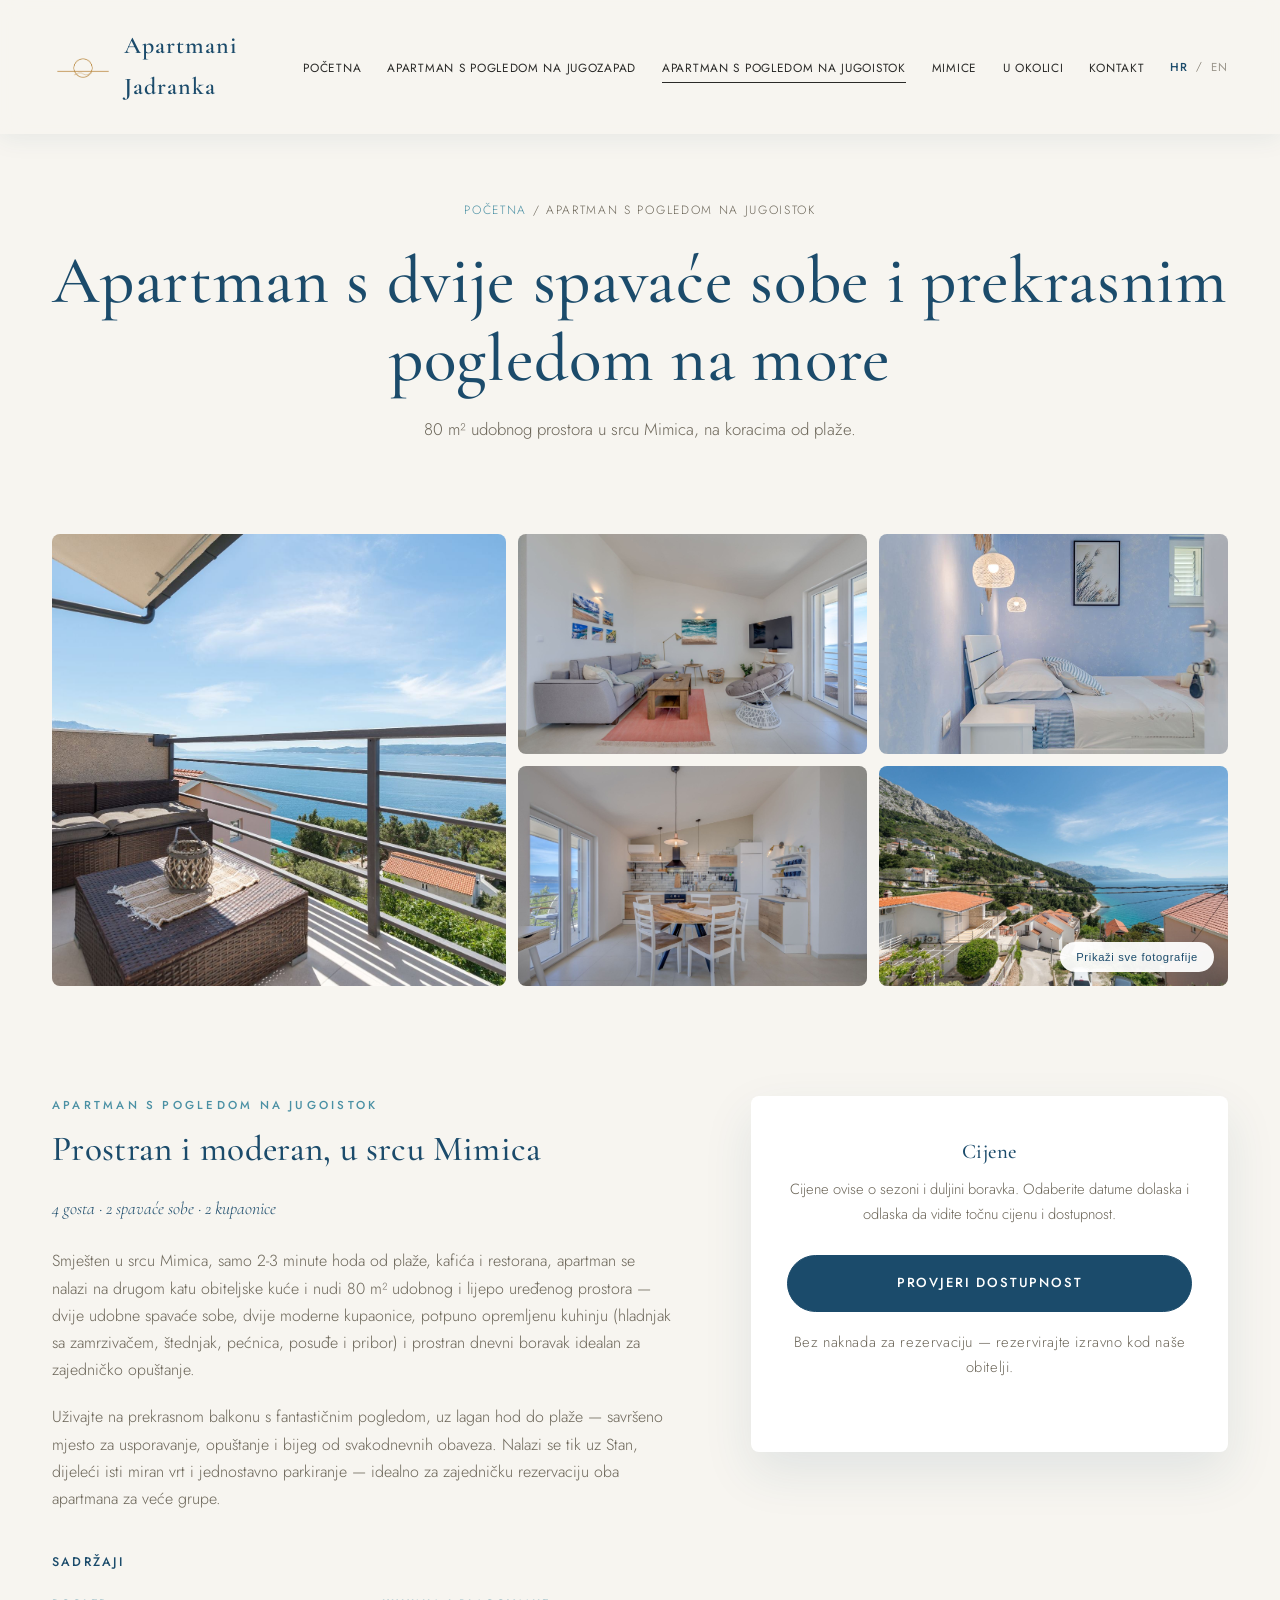
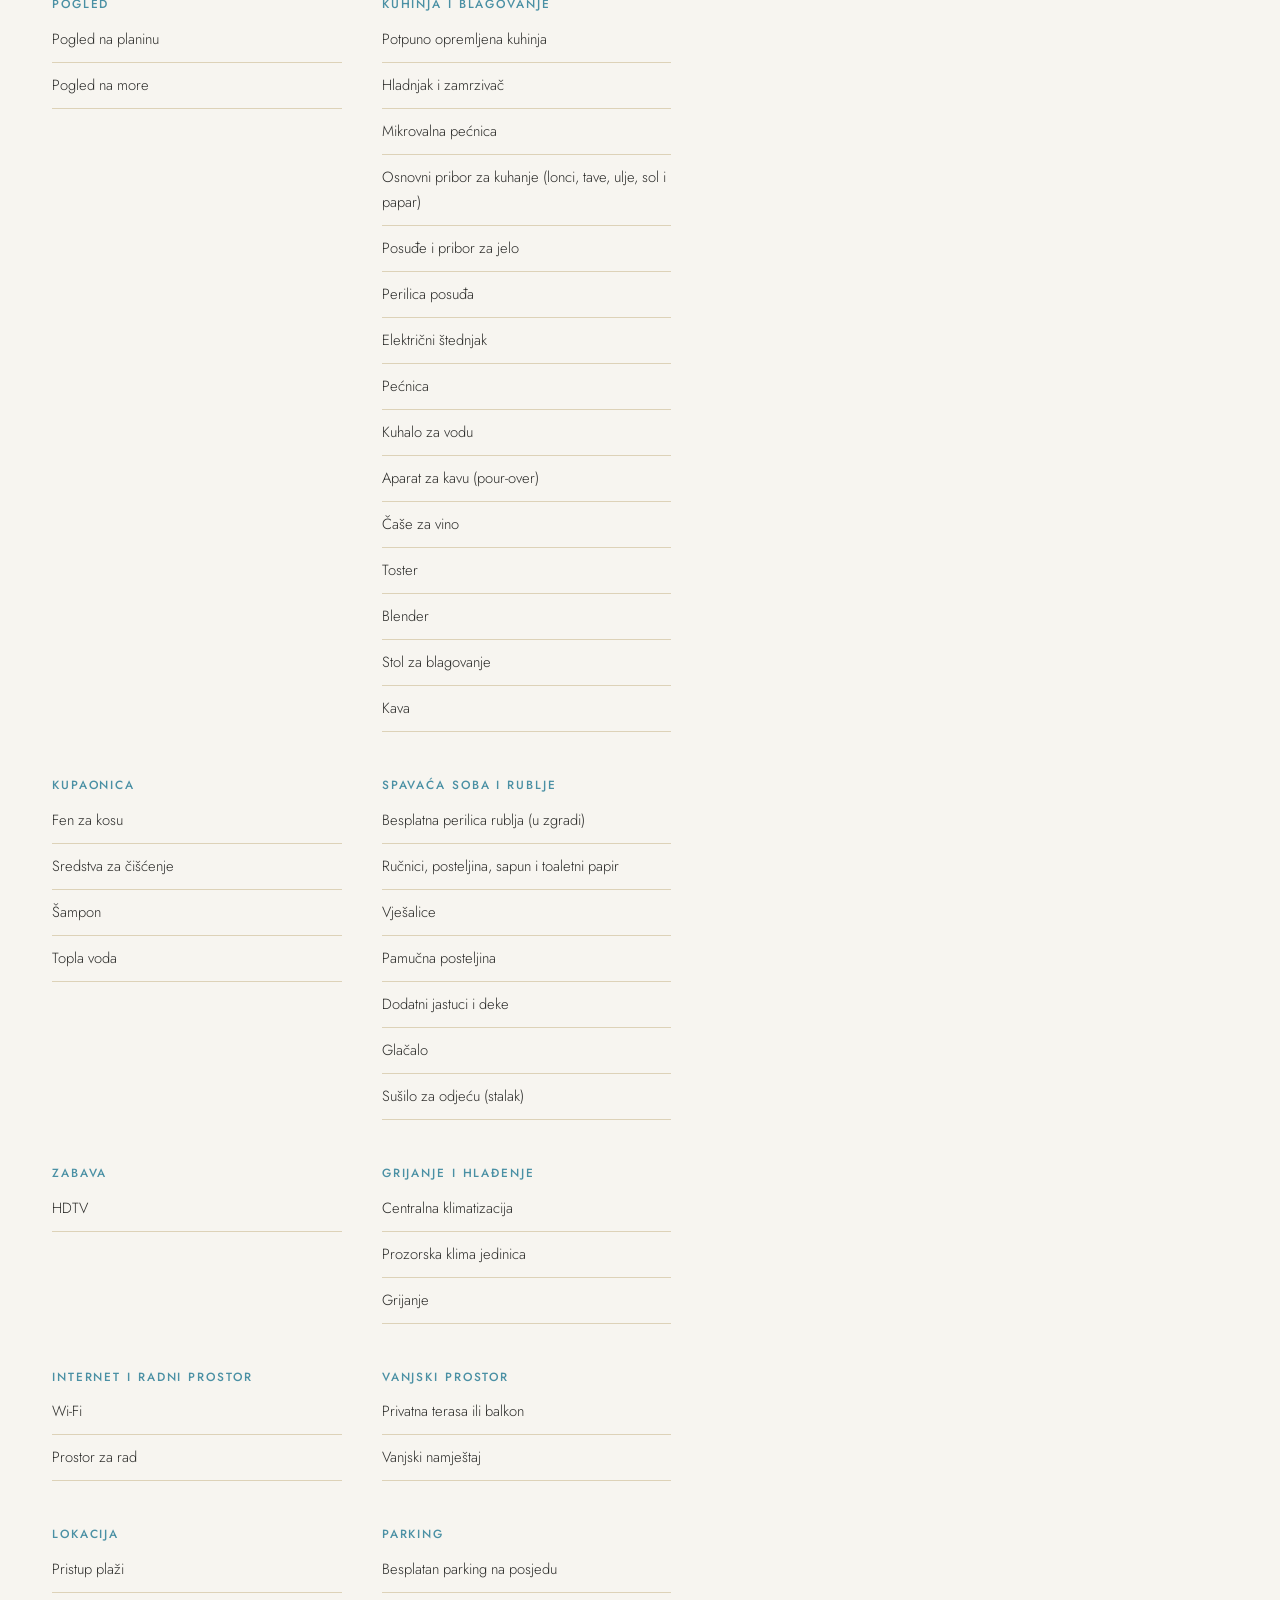
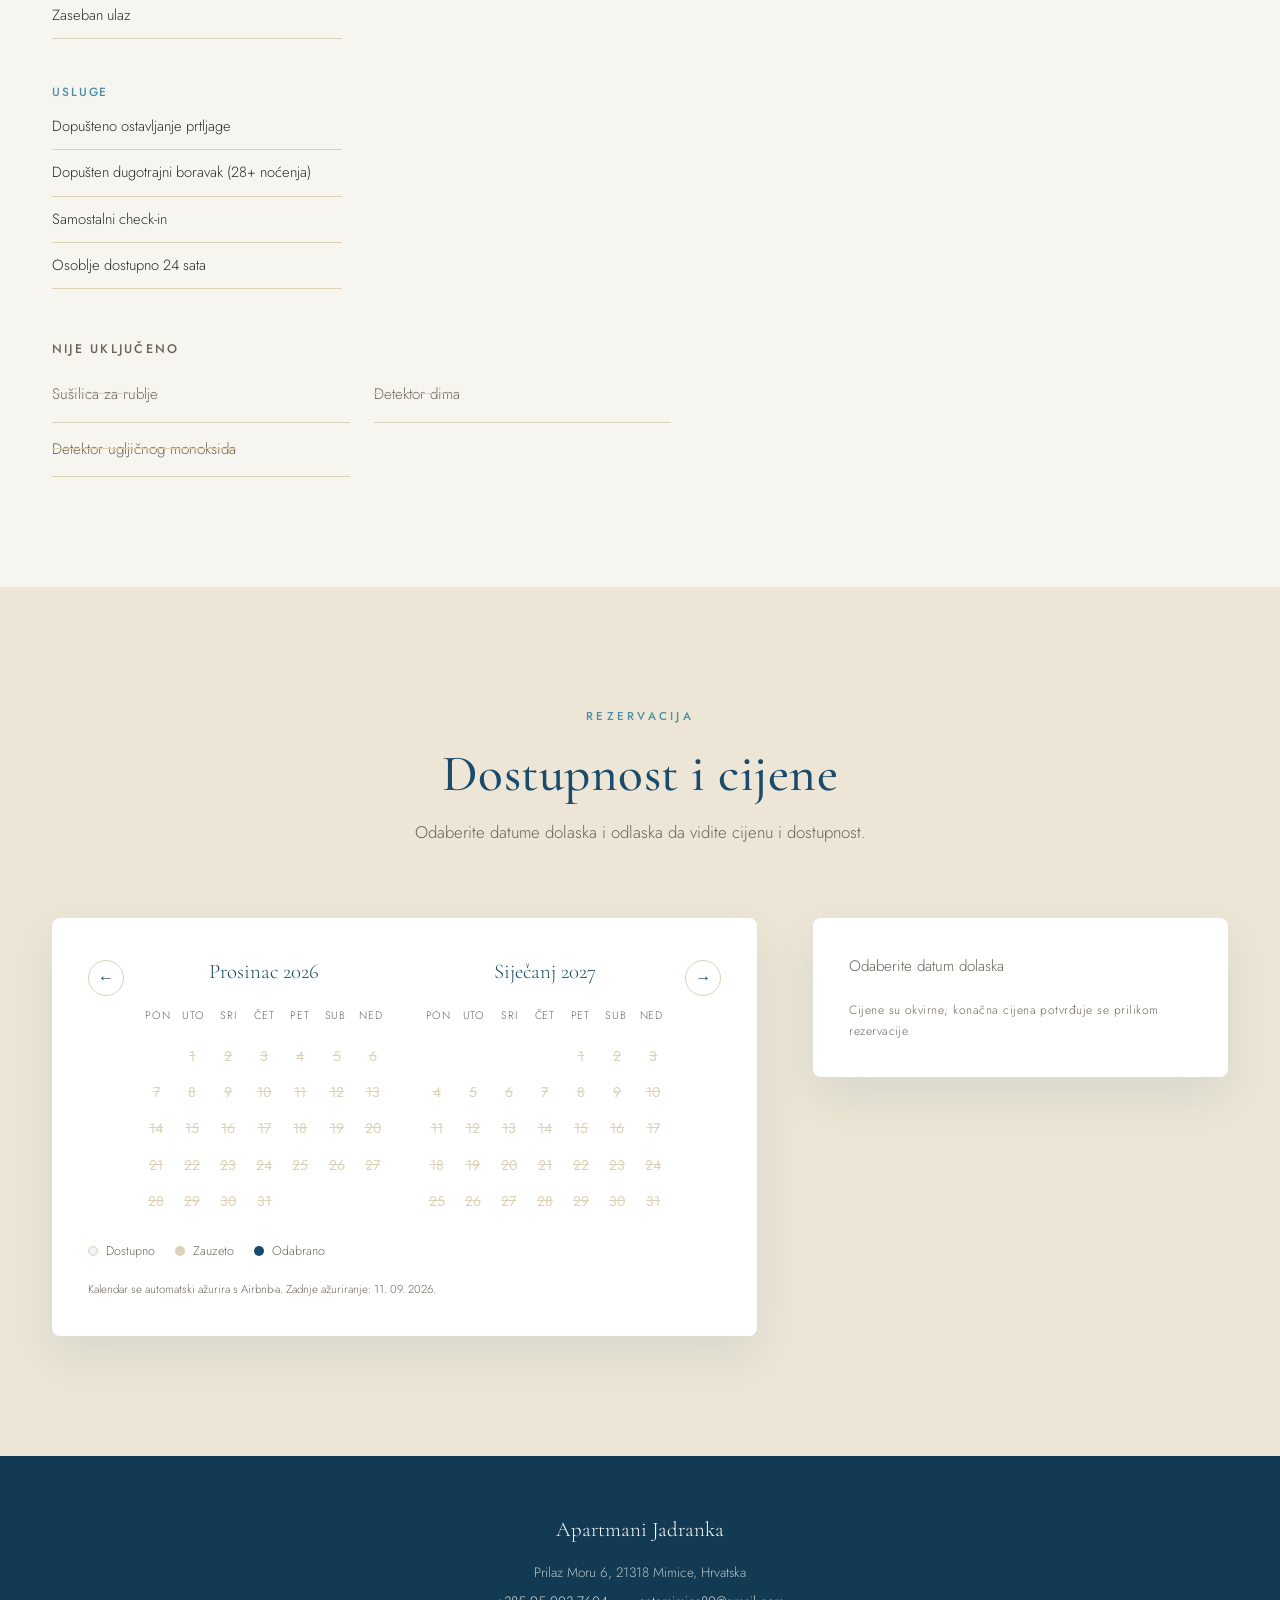
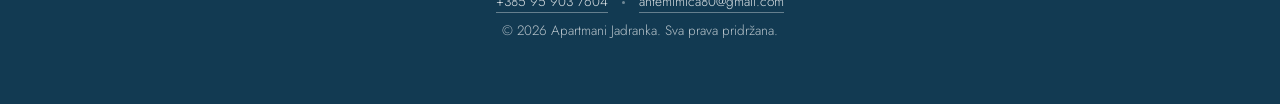
==== commit 59e534c3: "Add the new brand logo/favicon (sun-over-horizon mark) Extracted the icon glyph from the Claude Desi" ====
--- a/apartmani-jadranka/pages/istok.html
+++ b/apartmani-jadranka/pages/istok.html
@@ -8,13 +8,17 @@
   <link rel="preconnect" href="https://fonts.googleapis.com">
   <link rel="preconnect" href="https://fonts.gstatic.com" crossorigin>
   <link href="https://fonts.googleapis.com/css2?family=Cormorant+Garamond:wght@500;600&family=Jost:wght@300;400;500&display=swap" rel="stylesheet">
+  <link rel="icon" href="../images/favicon.ico" sizes="any">
+  <link rel="icon" type="image/png" sizes="32x32" href="../images/favicon-32x32.png">
+  <link rel="icon" type="image/png" sizes="16x16" href="../images/favicon-16x16.png">
+  <link rel="apple-touch-icon" href="../images/apple-touch-icon.png">
   <link rel="stylesheet" href="../css/style.css?v=20260910">
 </head>
 <body data-unit="istok">
 
   <header class="site-header solid">
     <nav class="nav">
-      <a href="../index.html" class="nav-brand">Apartmani Jadranka</a>
+      <a href="../index.html" class="nav-brand"><img src="../images/nav-logo-icon.png" alt="" class="nav-logo-icon">Apartmani Jadranka</a>
       <ul class="nav-links">
         <li><a href="../index.html" data-i18n="nav.home">Home</a></li>
         <li><a href="stan.html" data-i18n="nav.stan">Stan</a></li>
--- a/apartmani-jadranka/css/style.css
+++ b/apartmani-jadranka/css/style.css
@@ -220,12 +220,21 @@
 }
 
 .nav-brand {
+  display: flex;
+  align-items: center;
+  gap: 10px;
   font-family: var(--font-display);
   font-size: 1.5rem;
   font-weight: 600;
   letter-spacing: 0.04em;
   color: var(--color-white);
   transition: color 0.4s ease;
+}
+
+.nav-logo-icon {
+  height: 28px;
+  width: auto;
+  flex: none;
 }
 
 .site-header.scrolled .nav-brand,
@@ -516,6 +525,112 @@
   height: 3px;
   border-radius: 50%;
   background-color: var(--color-sea);
+}
+
+/* ===========================================================
+   Guest reviews (rotating marquee — see js/reviews.js)
+   =========================================================== */
+
+.reviews-section {
+  background-color: var(--color-white);
+  overflow: hidden;
+}
+
+.reviews-track-wrap {
+  overflow-x: auto;
+  overflow-y: hidden;
+  -webkit-overflow-scrolling: touch;
+  scrollbar-width: none;
+  -ms-overflow-style: none;
+  cursor: grab;
+  /* Fade the marquee out at both edges instead of hard-cutting cards. */
+  -webkit-mask-image: linear-gradient(90deg, transparent 0, #000 64px, #000 calc(100% - 64px), transparent 100%);
+  mask-image: linear-gradient(90deg, transparent 0, #000 64px, #000 calc(100% - 64px), transparent 100%);
+}
+
+.reviews-track-wrap::-webkit-scrollbar {
+  display: none;
+}
+
+.reviews-track-wrap.dragging {
+  cursor: grabbing;
+  scroll-snap-type: none;
+}
+
+.reviews-track {
+  display: flex;
+  gap: 24px;
+  width: max-content;
+  padding: 4px 32px;
+}
+
+.review-card {
+  flex: none;
+  width: 320px;
+  background-color: var(--color-stone);
+  border-radius: var(--radius-lg);
+  padding: 28px;
+  cursor: pointer;
+  transition: box-shadow 0.2s ease;
+}
+
+.review-card:hover,
+.review-card:focus-visible {
+  box-shadow: var(--shadow-soft);
+  outline: none;
+}
+
+.review-stars {
+  color: #d99a3f;
+  font-size: 0.85rem;
+  letter-spacing: 2px;
+  margin-bottom: 14px;
+}
+
+.review-quote {
+  font-size: 0.95rem;
+  font-weight: 300;
+  line-height: 1.7;
+  color: var(--color-text);
+  margin: 0 0 14px;
+  display: -webkit-box;
+  -webkit-line-clamp: 6;
+  -webkit-box-orient: vertical;
+  overflow: hidden;
+}
+
+.review-more {
+  display: block;
+  background: none;
+  border: none;
+  padding: 0;
+  margin-bottom: 14px;
+  font-size: 0.8rem;
+  font-weight: 500;
+  color: var(--color-sea-deep);
+  text-decoration: underline;
+  cursor: pointer;
+}
+
+.review-more[hidden] {
+  display: none;
+}
+
+.review-author {
+  font-size: 0.85rem;
+  font-weight: 500;
+  color: var(--color-sea-deep);
+  margin: 0;
+}
+
+.review-modal-dialog {
+  max-width: 560px;
+}
+
+.review-modal-dialog .review-quote {
+  -webkit-line-clamp: unset;
+  overflow: visible;
+  font-size: 1.05rem;
 }
 
 /* ===========================================================
@@ -1491,6 +1606,16 @@
    breakpoints (including landscape phones up to ~1100px), so the
    mobile drawer kicks in much earlier than other layout changes below. */
 @media (max-width: 1180px) {
+  .nav-brand {
+    font-size: 1.25rem;
+    gap: 8px;
+    white-space: nowrap;
+  }
+
+  .nav-logo-icon {
+    height: 22px;
+  }
+
   .nav-toggle {
     display: flex;
     position: relative;
@@ -1627,6 +1752,16 @@
     padding: 80px 0;
   }
 
+  .review-card {
+    width: 260px;
+    padding: 22px;
+  }
+
+  .reviews-track-wrap {
+    -webkit-mask-image: linear-gradient(90deg, transparent 0, #000 32px, #000 calc(100% - 32px), transparent 100%);
+    mask-image: linear-gradient(90deg, transparent 0, #000 32px, #000 calc(100% - 32px), transparent 100%);
+  }
+
   .gallery-preview {
     grid-template-columns: 1fr;
     grid-template-rows: 260px;
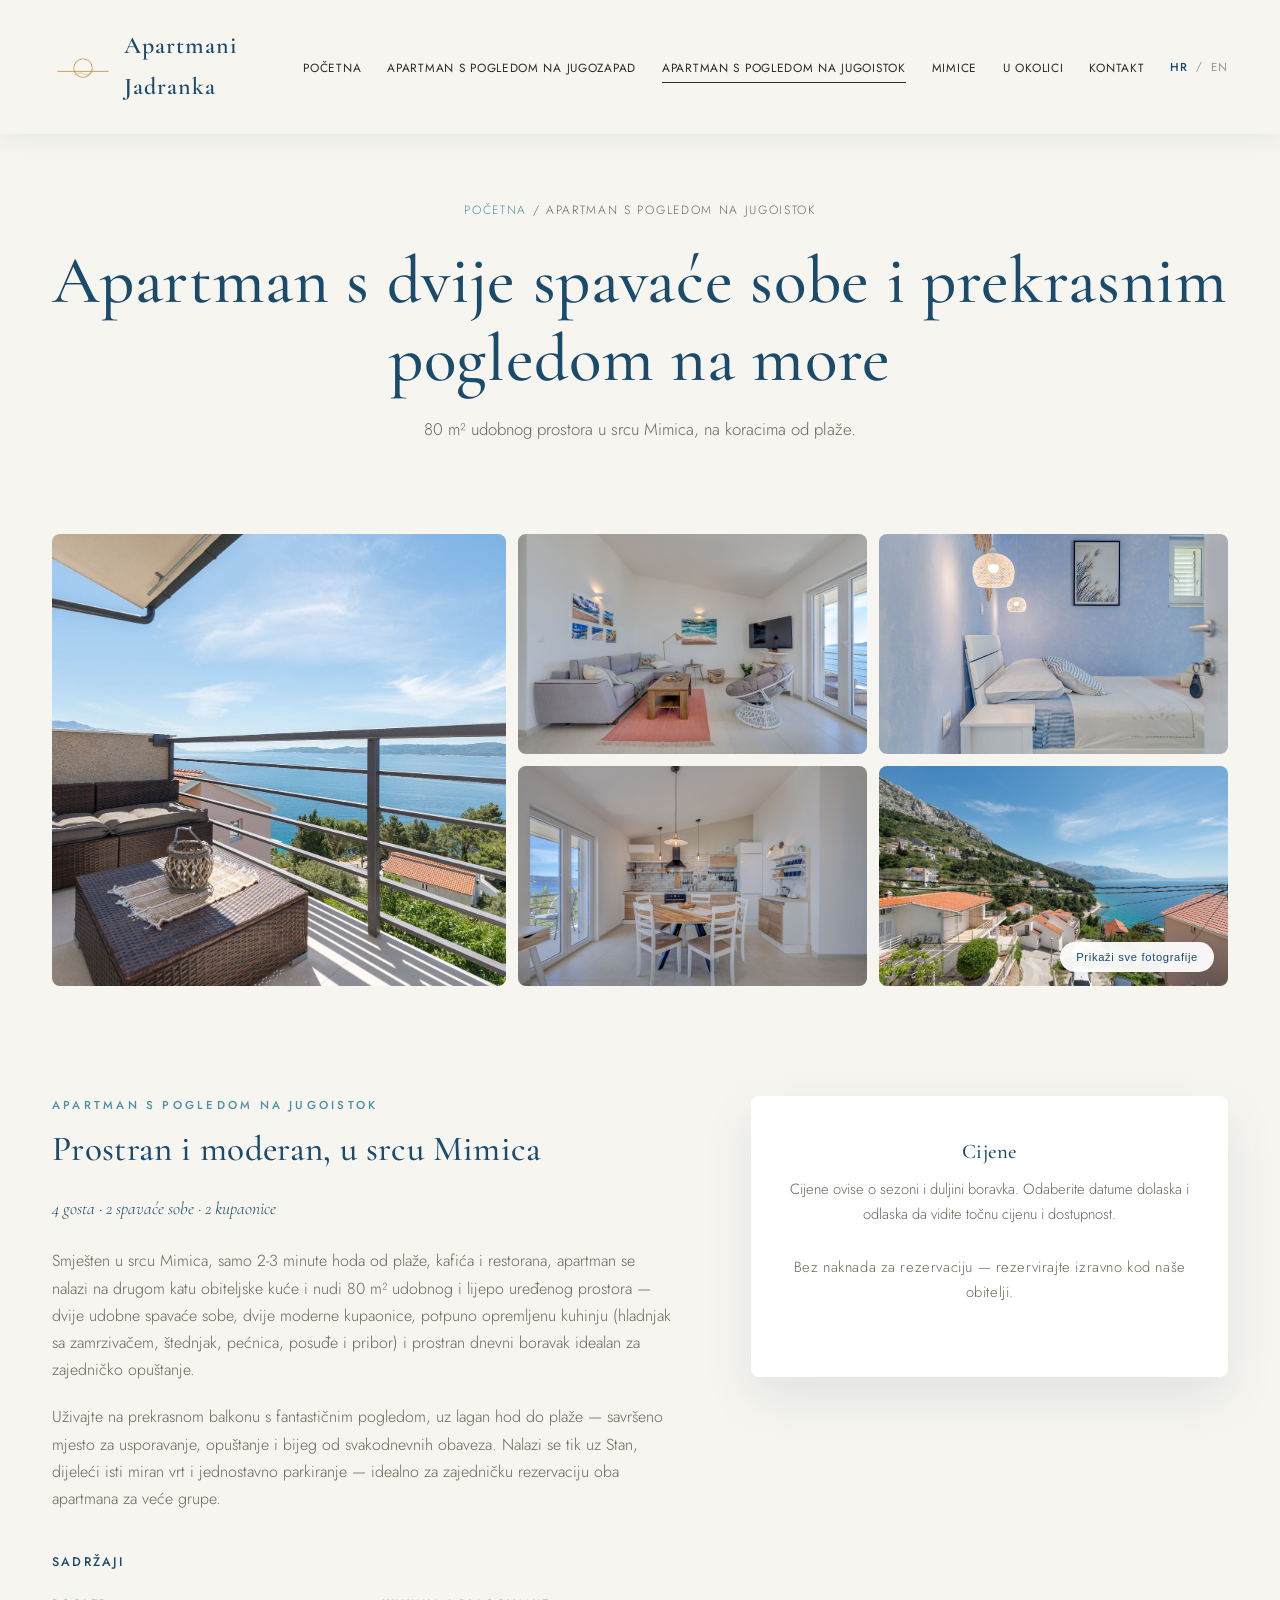
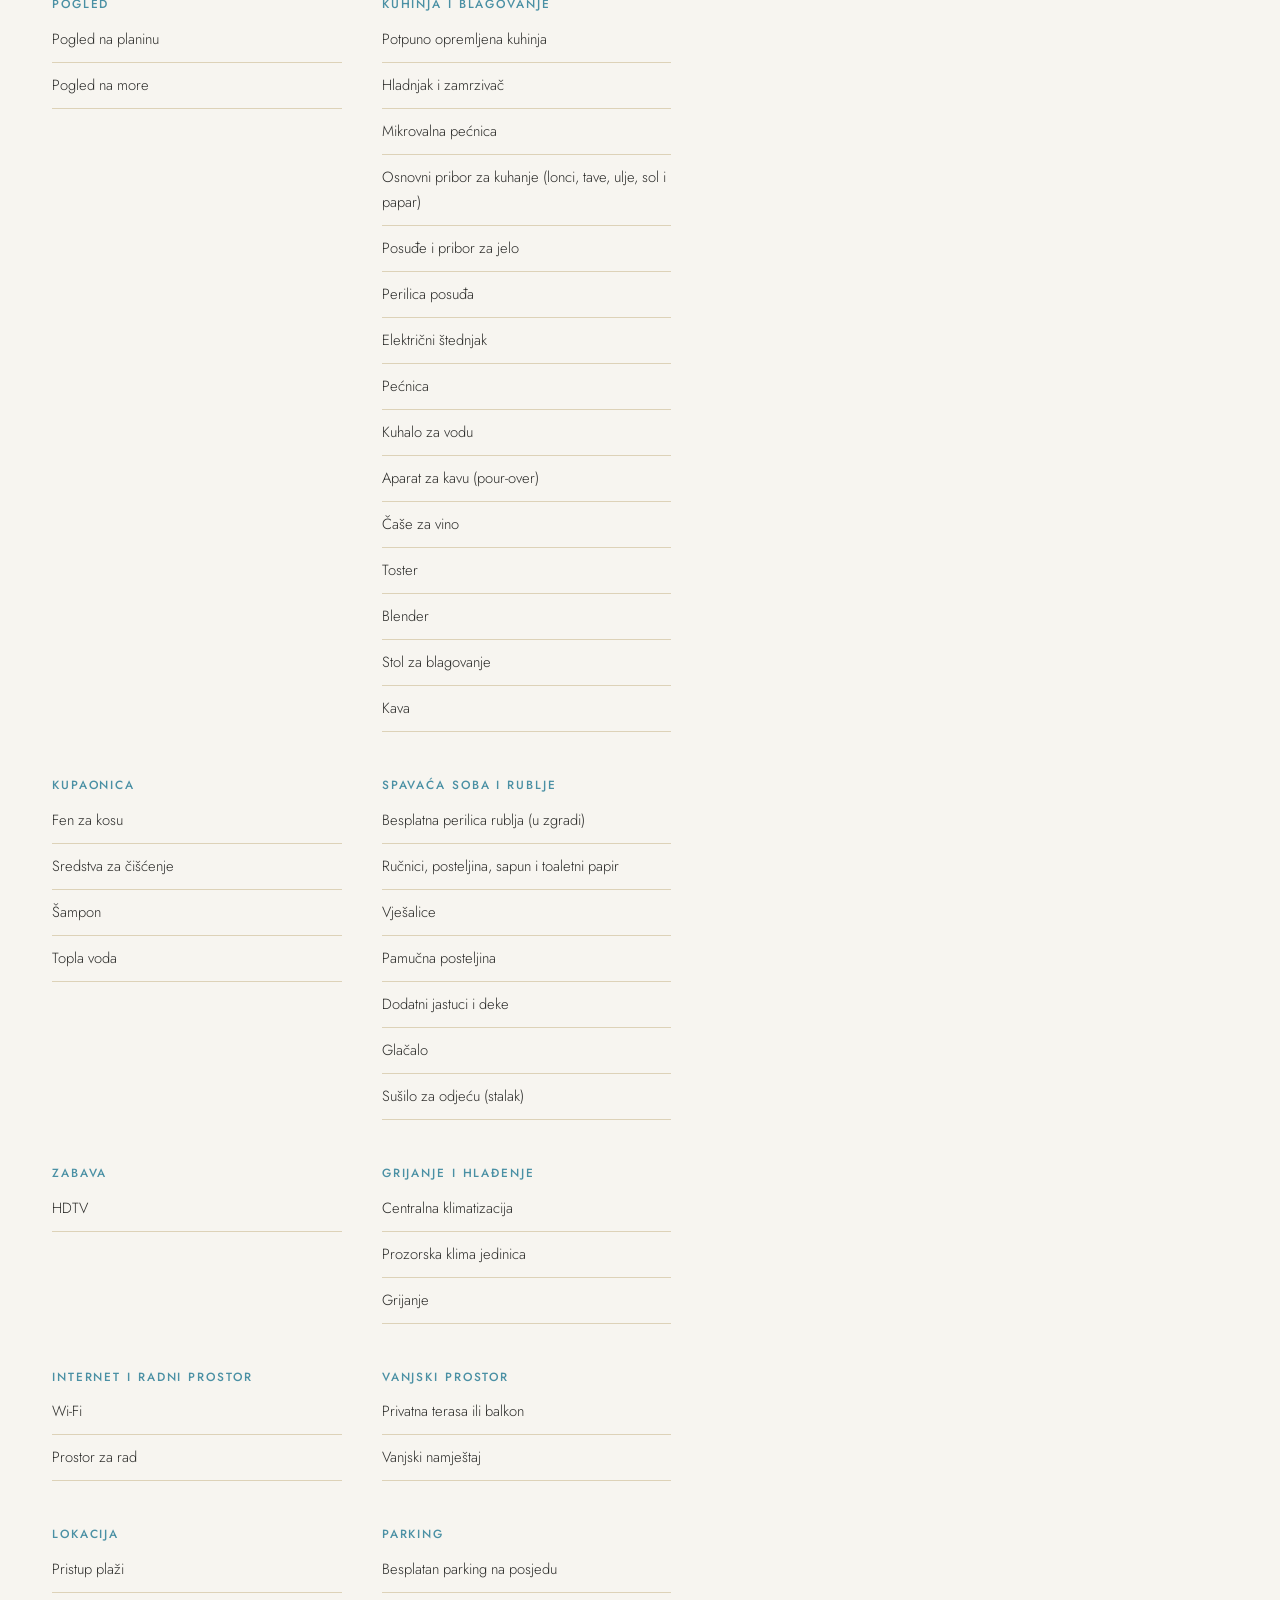
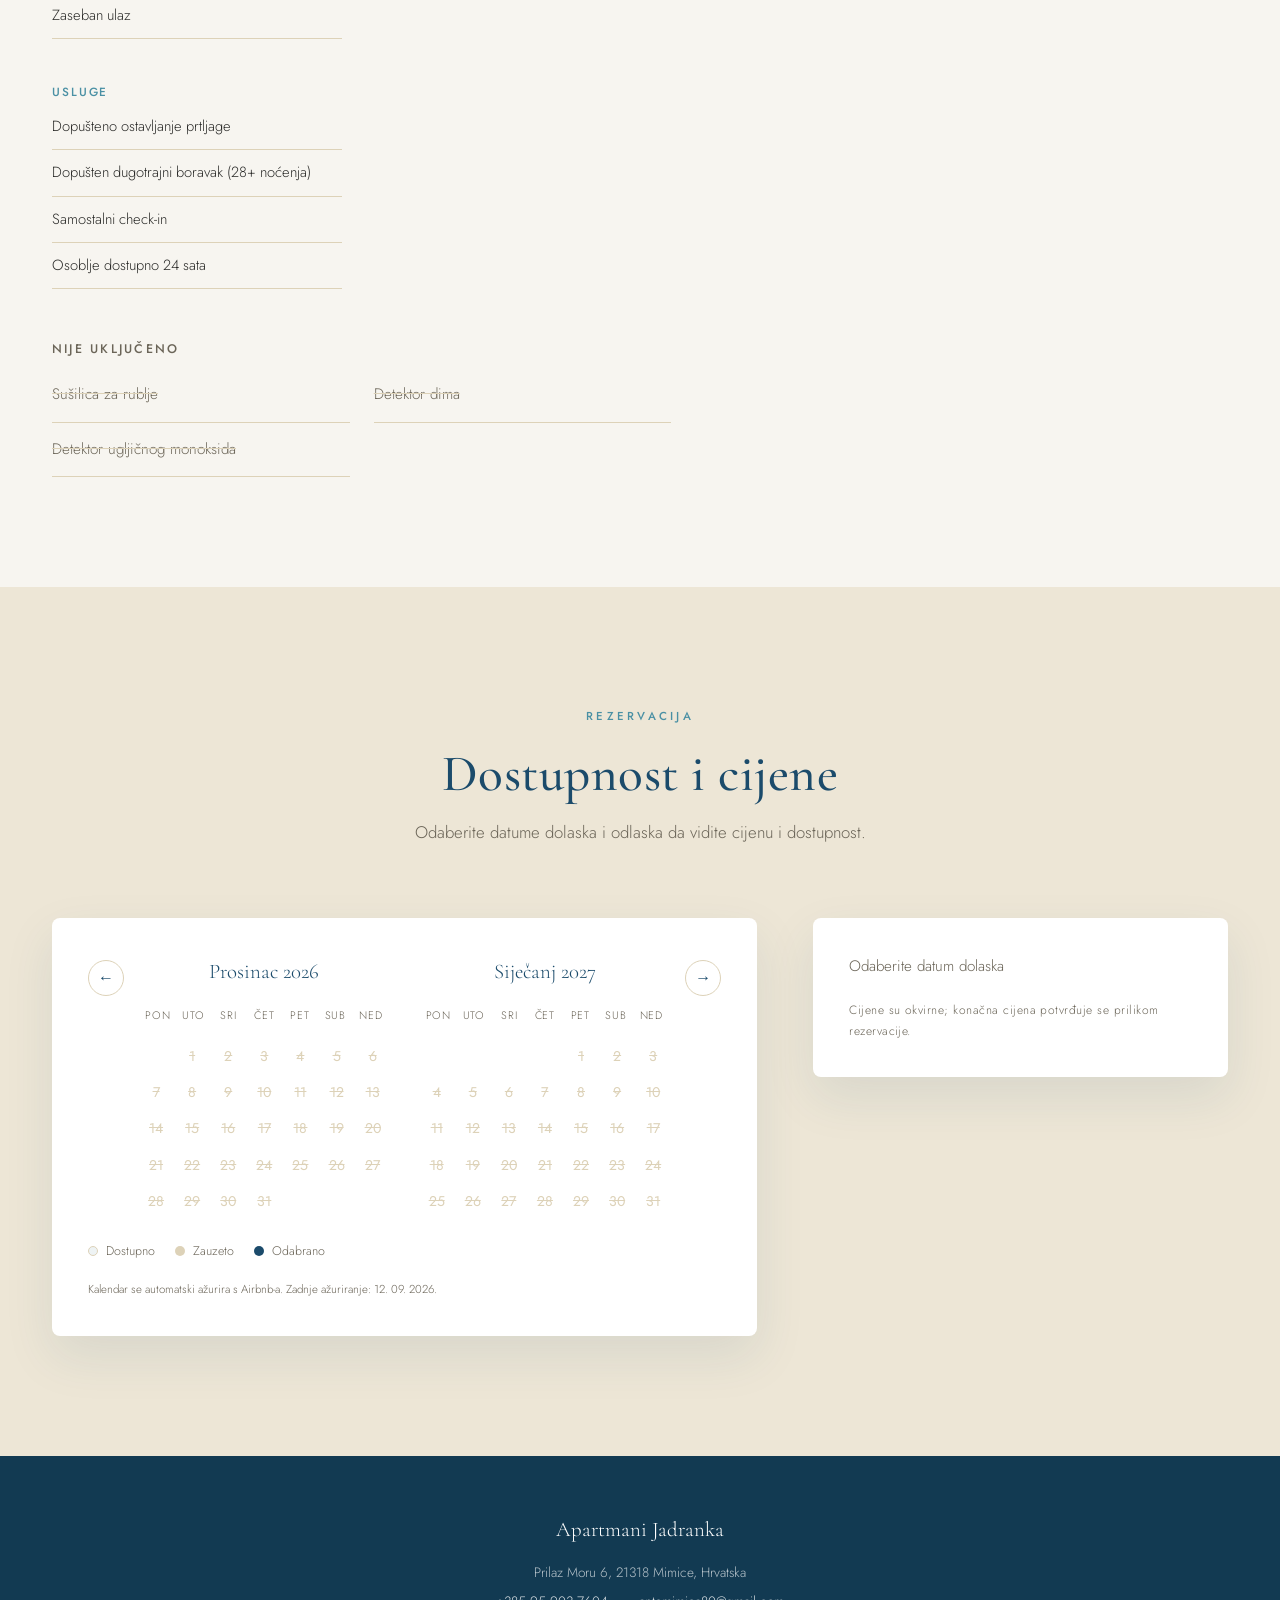
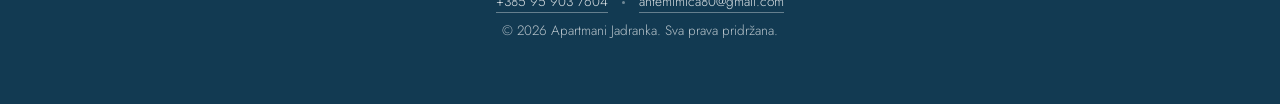
==== commit 7349bf68: "Remove the redundant "Check Availability" button from the pricing card The button only scrolled to t" ====
--- a/apartmani-jadranka/pages/istok.html
+++ b/apartmani-jadranka/pages/istok.html
@@ -18,7 +18,7 @@
 
   <header class="site-header solid">
     <nav class="nav">
-      <a href="../index.html" class="nav-brand"><img src="../images/nav-logo-icon.png" alt="" class="nav-logo-icon">Apartmani Jadranka</a>
+      <a href="../index.html" class="nav-brand"><img src="../images/nav-logo-icon.png" alt="" class="nav-logo-icon" width="62" height="28">Apartmani Jadranka</a>
       <ul class="nav-links">
         <li><a href="../index.html" data-i18n="nav.home">Home</a></li>
         <li><a href="stan.html" data-i18n="nav.stan">Stan</a></li>
@@ -219,7 +219,6 @@
         <aside class="pricing-card reveal">
           <h3 data-i18n="istok.pricing_title">Pricing</h3>
           <p data-i18n="istok.pricing_desc">Rates vary by season and length of stay. Select your check-in and check-out dates to see the exact price and availability.</p>
-          <a href="#availability" class="btn btn-primary" data-i18n="calendar.avail.cta">Check Availability</a>
           <p class="pricing-note" data-i18n="istok.pricing_note">No booking fees — reserve directly with our family.</p>
         </aside>
       </div>
--- a/apartmani-jadranka/css/style.css
+++ b/apartmani-jadranka/css/style.css
@@ -399,7 +399,7 @@
   position: relative;
   z-index: 2;
   padding: 0 32px;
-  max-width: 640px;
+  max-width: 760px;
 }
 
 .hero-eyebrow {
@@ -414,7 +414,8 @@
 .hero h1 {
   color: var(--color-white);
   font-weight: 500;
-  font-size: clamp(3rem, 8vw, 5.6rem);
+  font-size: clamp(2.2rem, 5.5vw, 4.2rem);
+  line-height: 1.15;
   margin-bottom: 26px;
   letter-spacing: 0.01em;
 }
@@ -1269,11 +1270,6 @@
   font-size: 0.92rem;
   font-weight: 300;
   margin-bottom: 28px;
-}
-
-.pricing-card .btn {
-  width: 100%;
-  text-align: center;
 }
 
 .pricing-note {
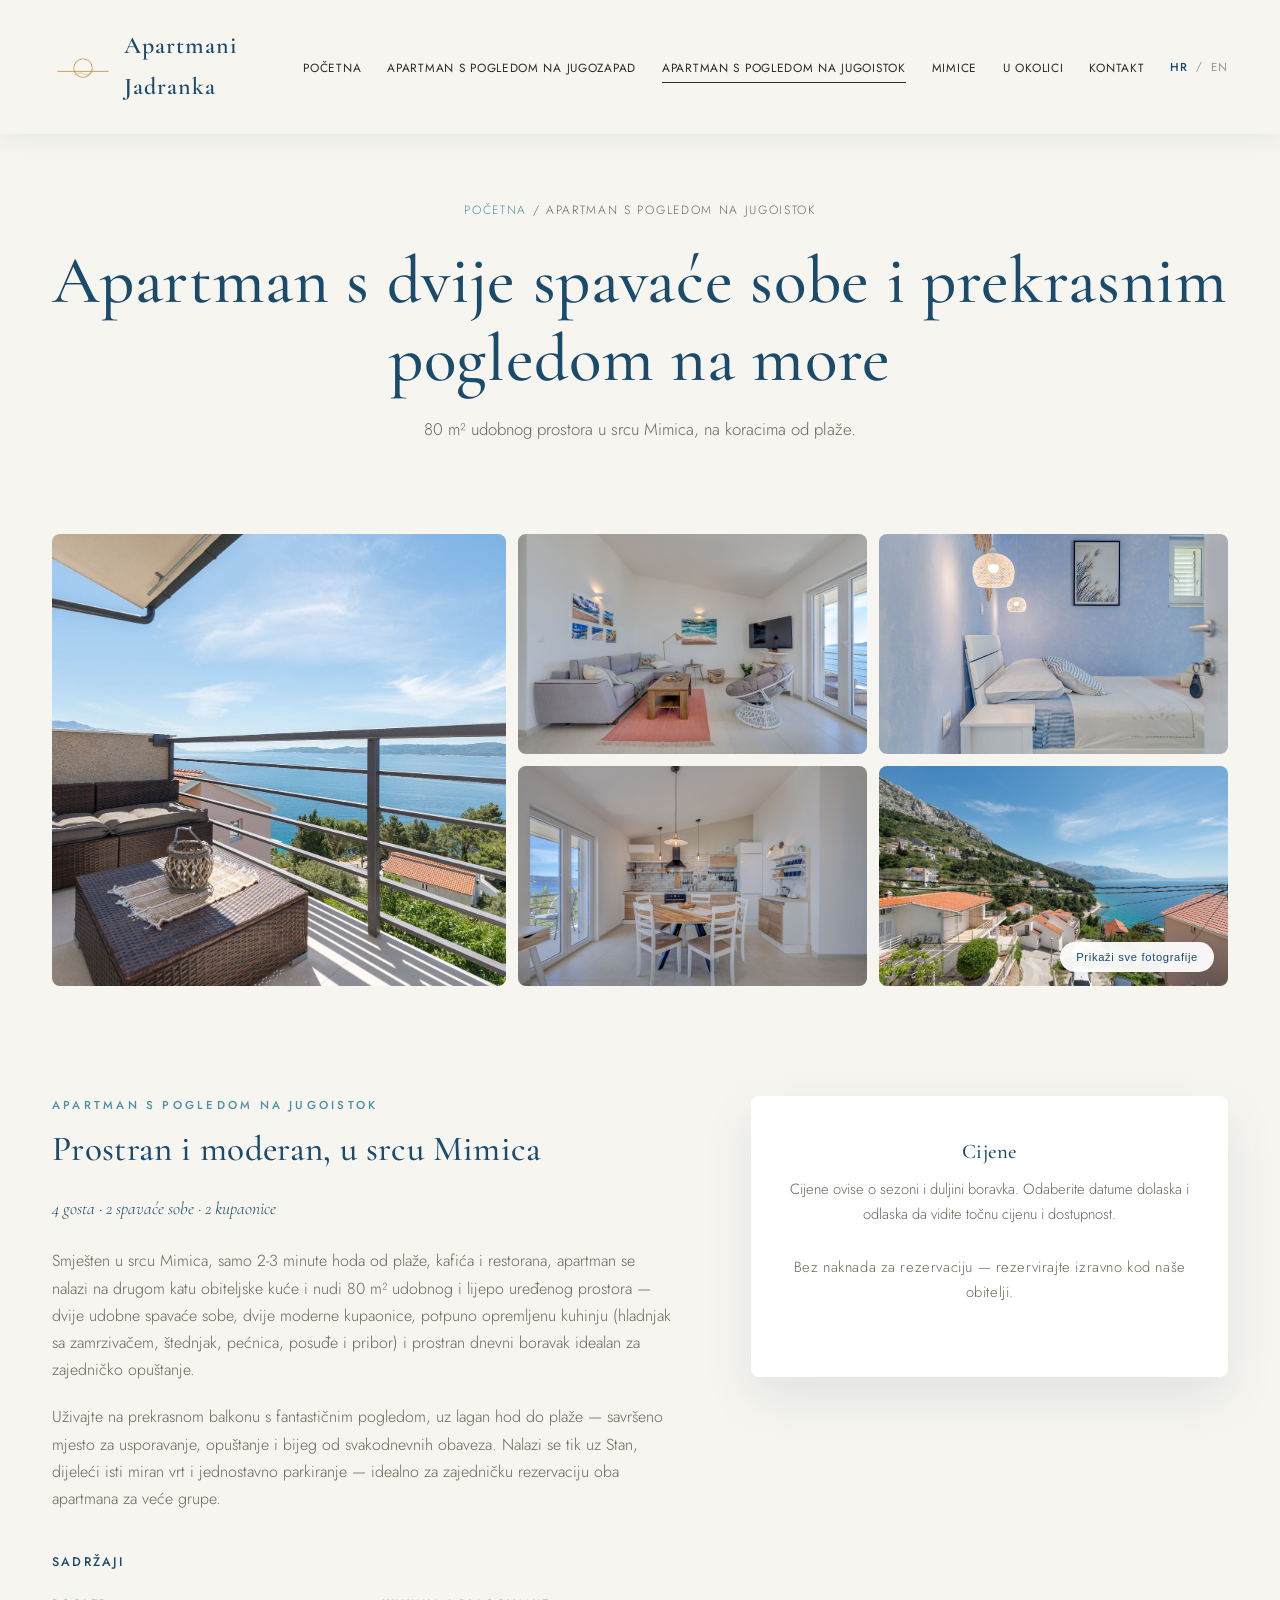
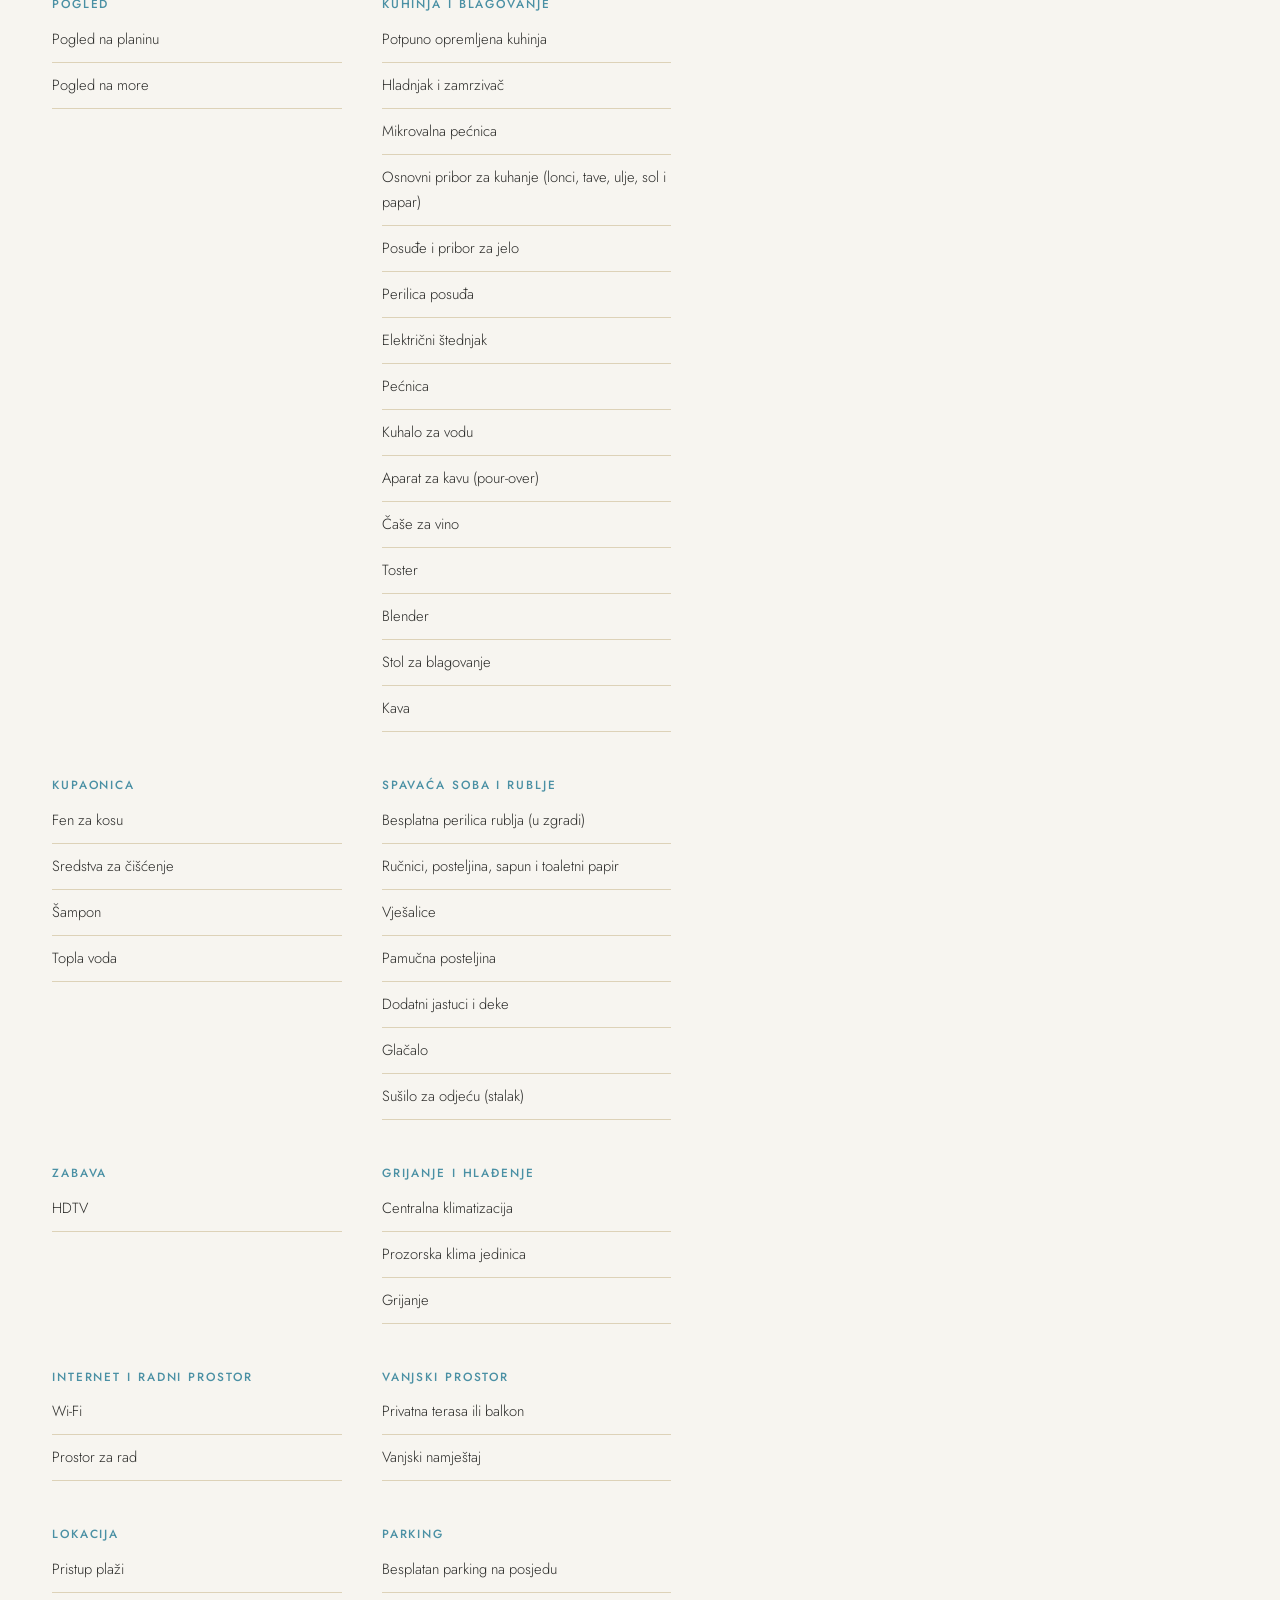
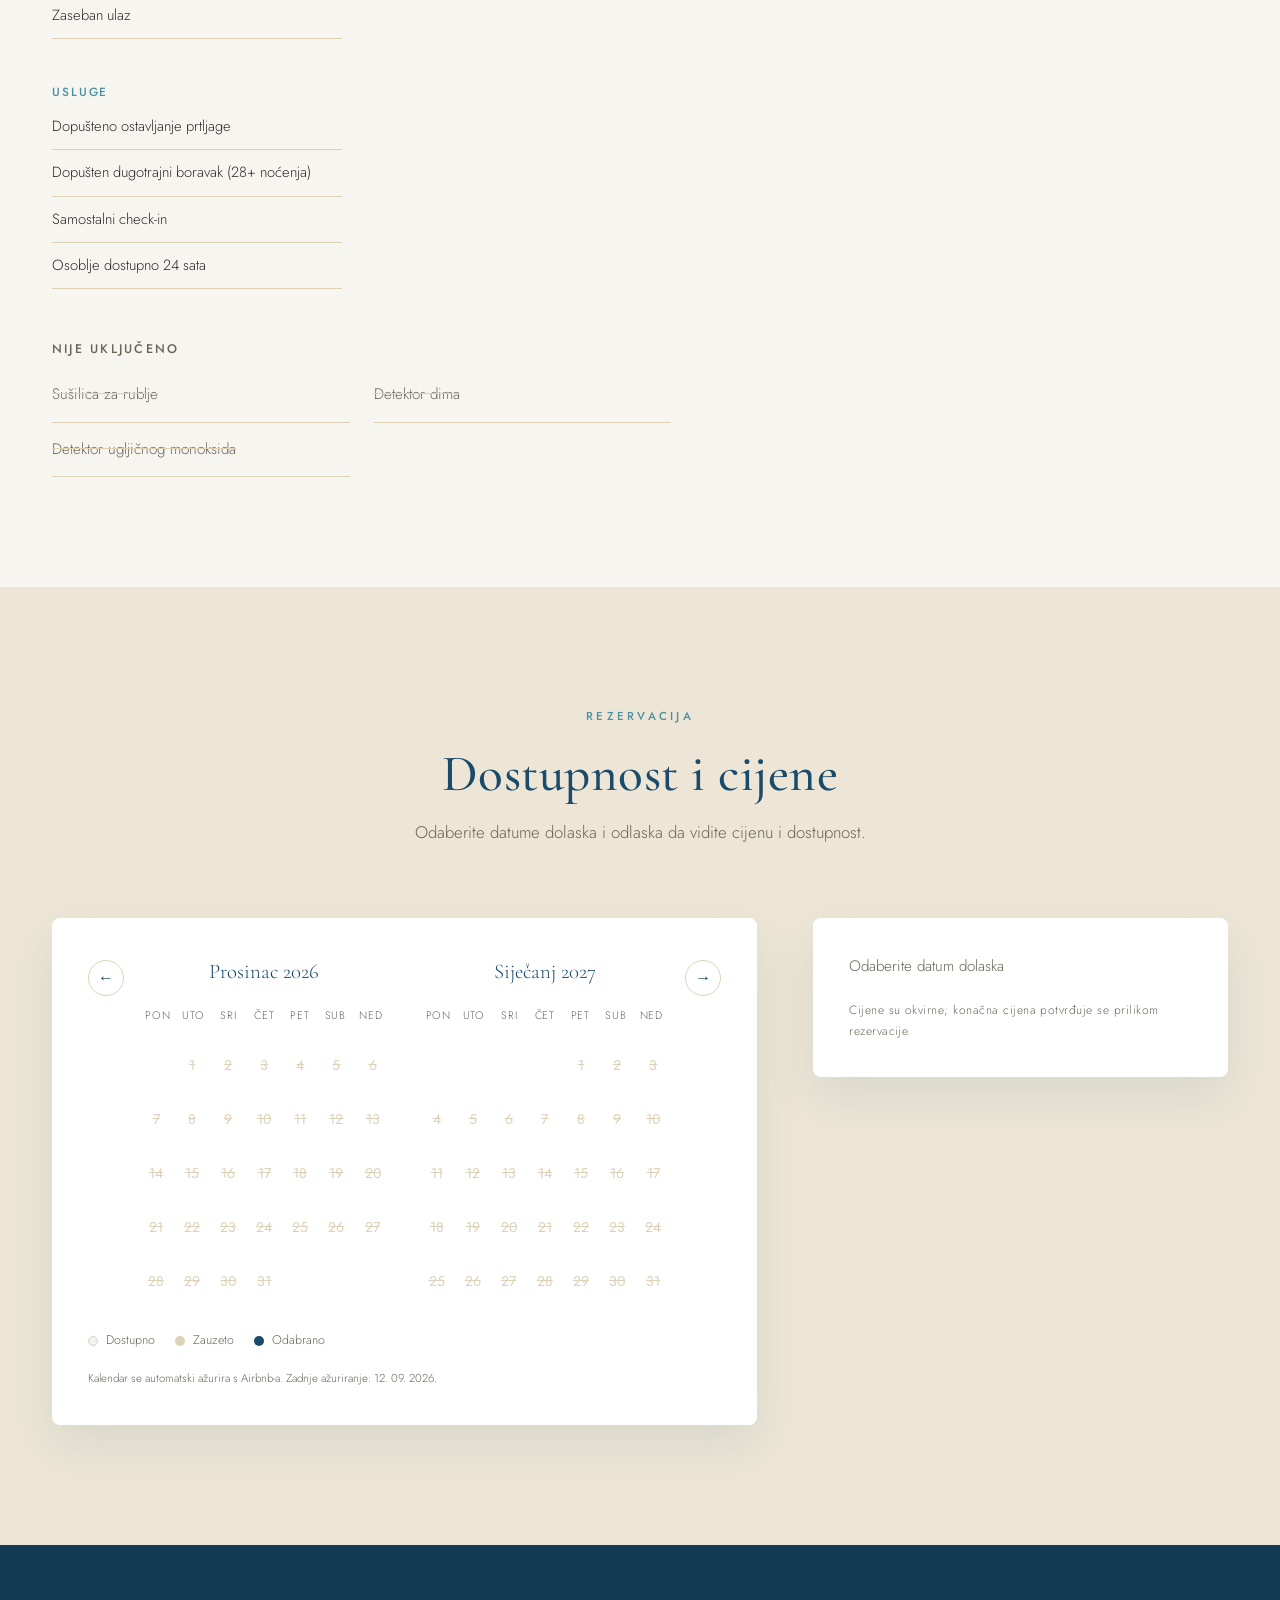
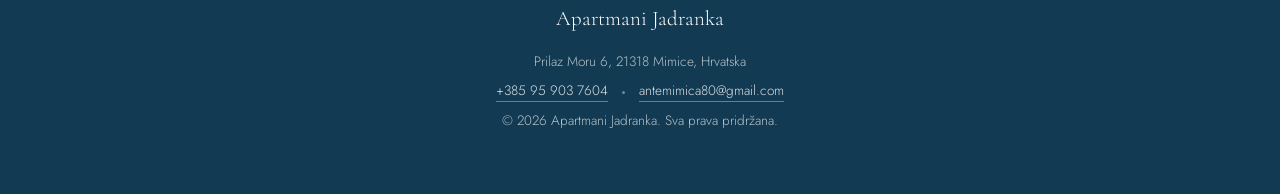
==== commit 4eee85df: "Show per-night prices on the calendar and add guest-count steppers Each available date in the availa" ====
--- a/apartmani-jadranka/pages/istok.html
+++ b/apartmani-jadranka/pages/istok.html
@@ -286,11 +286,19 @@
             <div class="form-row">
               <div class="form-group">
                 <label for="avail-adults" data-i18n="calendar.avail.form_adults">Number of adults</label>
-                <input type="number" id="avail-adults" name="adults" min="1" value="1" required>
+                <div class="stepper" data-stepper="adults">
+                  <button type="button" class="stepper-btn" data-step="-1" data-i18n-aria-label="calendar.avail.guests_decrease" aria-label="Decrease">&minus;</button>
+                  <input type="number" id="avail-adults" name="adults" min="1" max="4" value="1" readonly required>
+                  <button type="button" class="stepper-btn" data-step="1" data-i18n-aria-label="calendar.avail.guests_increase" aria-label="Increase">&plus;</button>
+                </div>
               </div>
               <div class="form-group">
                 <label for="avail-children" data-i18n="calendar.avail.form_children">Number of children</label>
-                <input type="number" id="avail-children" name="children" min="0" value="0">
+                <div class="stepper" data-stepper="children">
+                  <button type="button" class="stepper-btn" data-step="-1" data-i18n-aria-label="calendar.avail.guests_decrease" aria-label="Decrease">&minus;</button>
+                  <input type="number" id="avail-children" name="children" min="0" max="3" value="0" readonly>
+                  <button type="button" class="stepper-btn" data-step="1" data-i18n-aria-label="calendar.avail.guests_increase" aria-label="Increase">&plus;</button>
+                </div>
               </div>
             </div>
             <div class="form-group">
@@ -298,7 +306,7 @@
               <textarea id="avail-message" name="message" data-i18n-placeholder="calendar.avail.form_message_ph" placeholder="Notes, special requests..."></textarea>
             </div>
 
-            <button type="submit" class="btn btn-primary" data-i18n="contact.form_submit">Send Inquiry</button>
+            <button type="submit" class="btn btn-primary" data-i18n="calendar.avail.form_submit">Send Inquiry</button>
             <div id="availability-form-status" class="form-status" role="status"></div>
           </form>
         </aside>
--- a/apartmani-jadranka/css/style.css
+++ b/apartmani-jadranka/css/style.css
@@ -526,6 +526,17 @@
   height: 3px;
   border-radius: 50%;
   background-color: var(--color-sea);
+}
+
+.unit-card-actions {
+  display: flex;
+  align-items: center;
+  flex-wrap: wrap;
+  gap: 22px;
+}
+
+.unit-card-actions .btn {
+  padding: 12px 26px;
 }
 
 /* ===========================================================
@@ -1104,18 +1115,33 @@
 }
 
 .calendar-day {
-  aspect-ratio: 1;
+  display: flex;
+  flex-direction: column;
+  align-items: center;
+  justify-content: center;
+  gap: 2px;
+  min-height: 50px;
   border: none;
   background: none;
-  border-radius: 50%;
+  border-radius: 10px;
   font-family: var(--font-body);
-  font-size: 0.88rem;
-  font-weight: 400;
   color: var(--color-text);
   cursor: pointer;
   transition: background-color 0.2s ease, color 0.2s ease;
 }
 
+.calendar-day .day-num {
+  font-size: 0.88rem;
+  font-weight: 400;
+}
+
+.calendar-day .day-price {
+  font-size: 0.6rem;
+  font-weight: 300;
+  letter-spacing: 0.01em;
+  color: var(--color-text-light);
+}
+
 .calendar-day.empty {
   cursor: default;
 }
@@ -1126,13 +1152,20 @@
 
 .calendar-day.unavailable {
   color: var(--color-sand-dark);
+  cursor: not-allowed;
+}
+
+.calendar-day.unavailable .day-num {
   text-decoration: line-through;
-  cursor: not-allowed;
 }
 
 .calendar-day.selected {
   background-color: var(--color-sea-deep);
   color: var(--color-white);
+}
+
+.calendar-day.selected .day-price {
+  color: rgba(255, 255, 255, 0.75);
 }
 
 .calendar-day.in-range {
@@ -1359,6 +1392,54 @@
 .form-group textarea {
   resize: vertical;
   min-height: 90px;
+}
+
+.form-group .stepper {
+  display: flex;
+  align-items: center;
+  gap: 14px;
+}
+
+.form-group .stepper input {
+  width: auto;
+  flex: 1;
+  text-align: center;
+  padding: 8px 2px;
+  cursor: default;
+}
+
+.stepper input::-webkit-outer-spin-button,
+.stepper input::-webkit-inner-spin-button {
+  -webkit-appearance: none;
+  margin: 0;
+}
+
+.stepper input[type="number"] {
+  -moz-appearance: textfield;
+}
+
+.stepper-btn {
+  flex: none;
+  width: 32px;
+  height: 32px;
+  border-radius: 50%;
+  border: 1px solid var(--color-sand-dark);
+  background: none;
+  color: var(--color-sea-deep);
+  font-size: 1.05rem;
+  line-height: 1;
+  cursor: pointer;
+  transition: background-color 0.2s ease, border-color 0.2s ease, opacity 0.2s ease;
+}
+
+.stepper-btn:hover:not(:disabled) {
+  background-color: var(--color-sea-mist);
+  border-color: var(--color-sea);
+}
+
+.stepper-btn:disabled {
+  opacity: 0.3;
+  cursor: not-allowed;
 }
 
 .form-status {
@@ -1826,6 +1907,14 @@
   .calendar-month-second {
     display: none;
   }
+
+  .calendar-day {
+    min-height: 42px;
+  }
+
+  .calendar-day .day-price {
+    font-size: 0.54rem;
+  }
 }
 
 @media (max-width: 520px) {
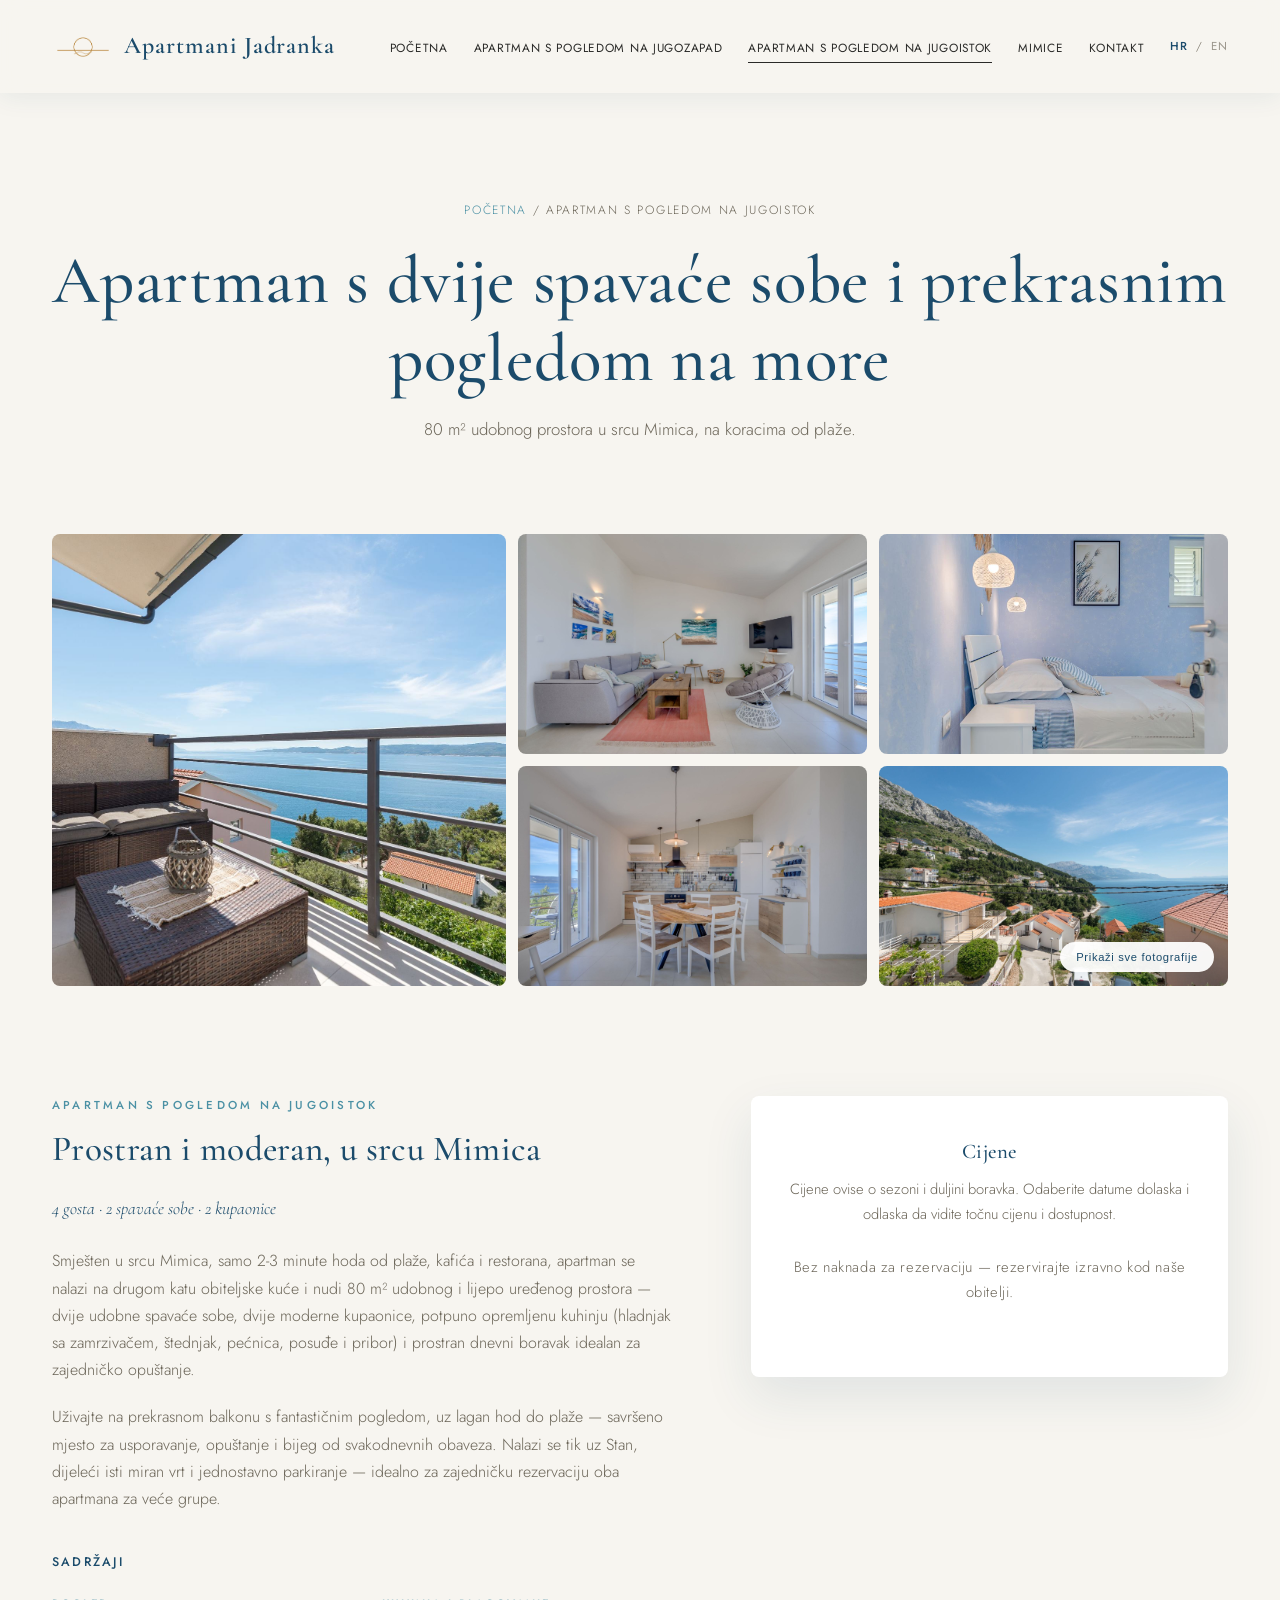
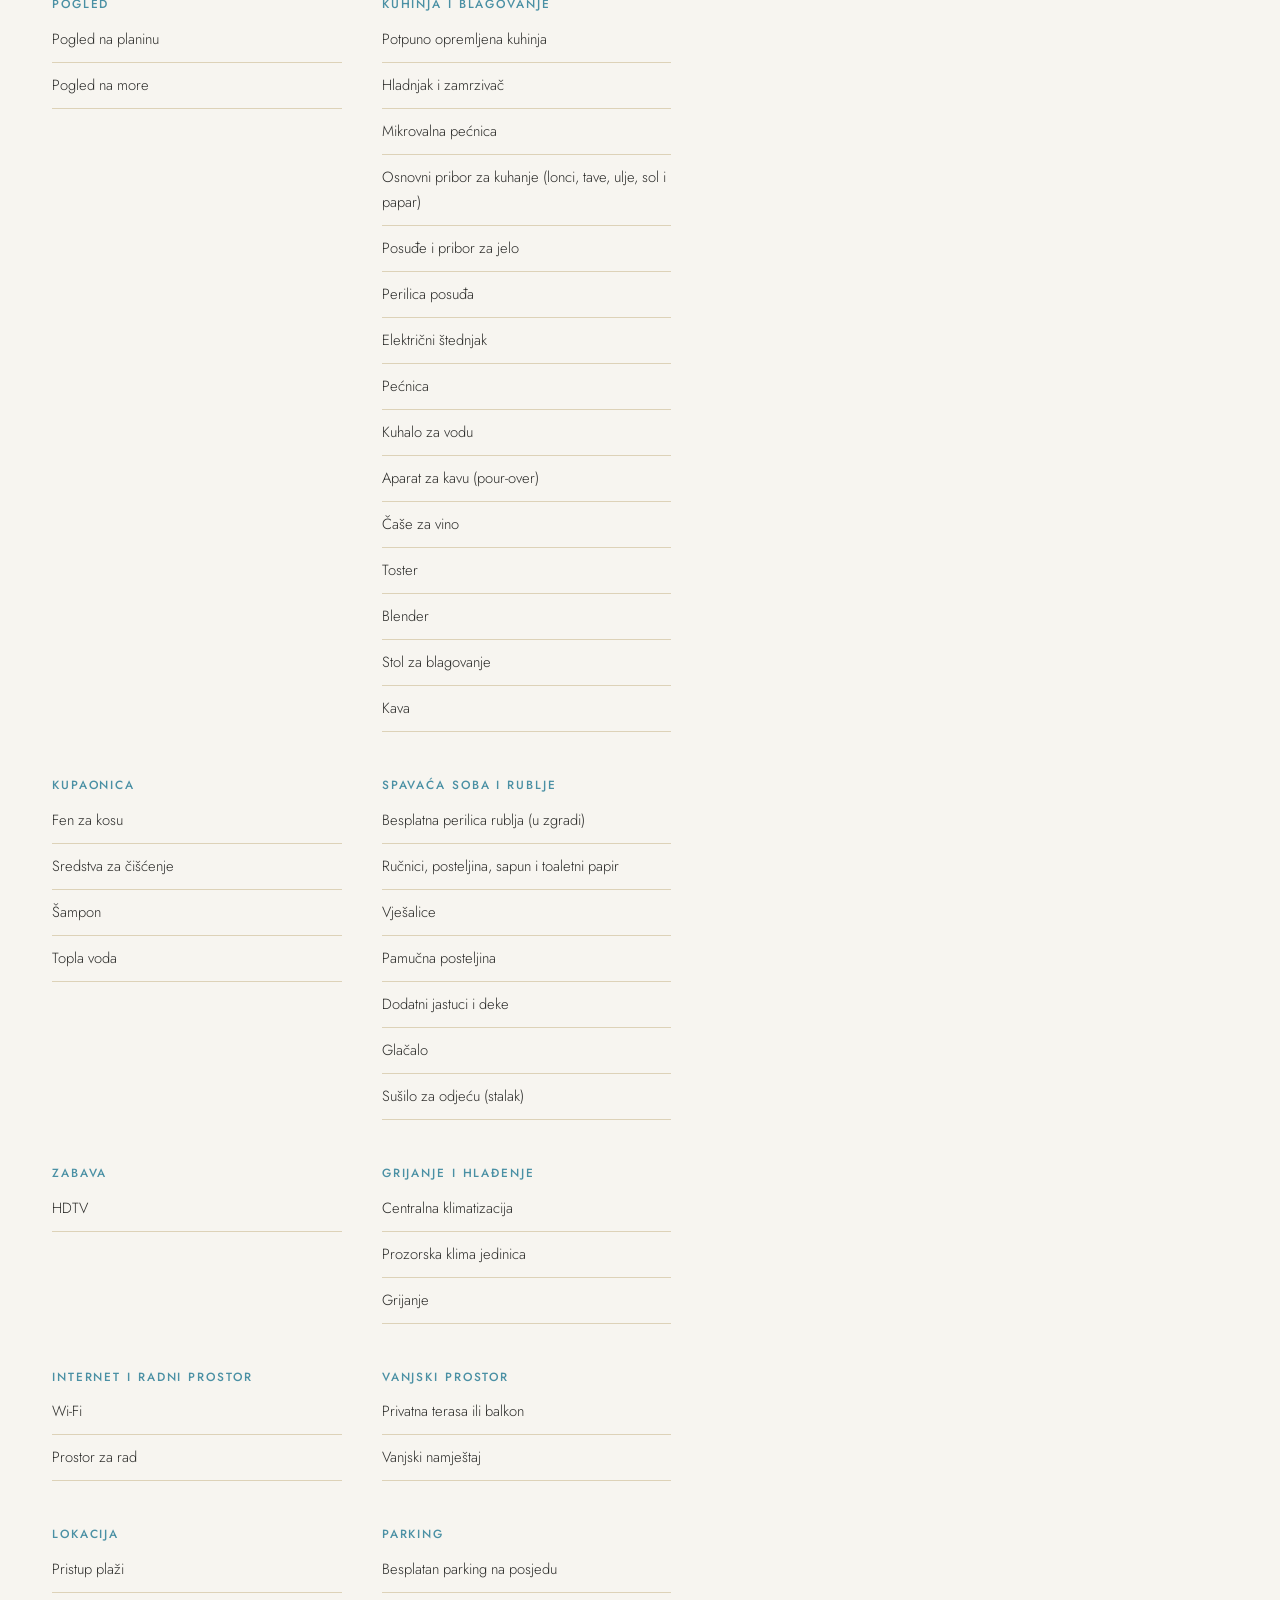
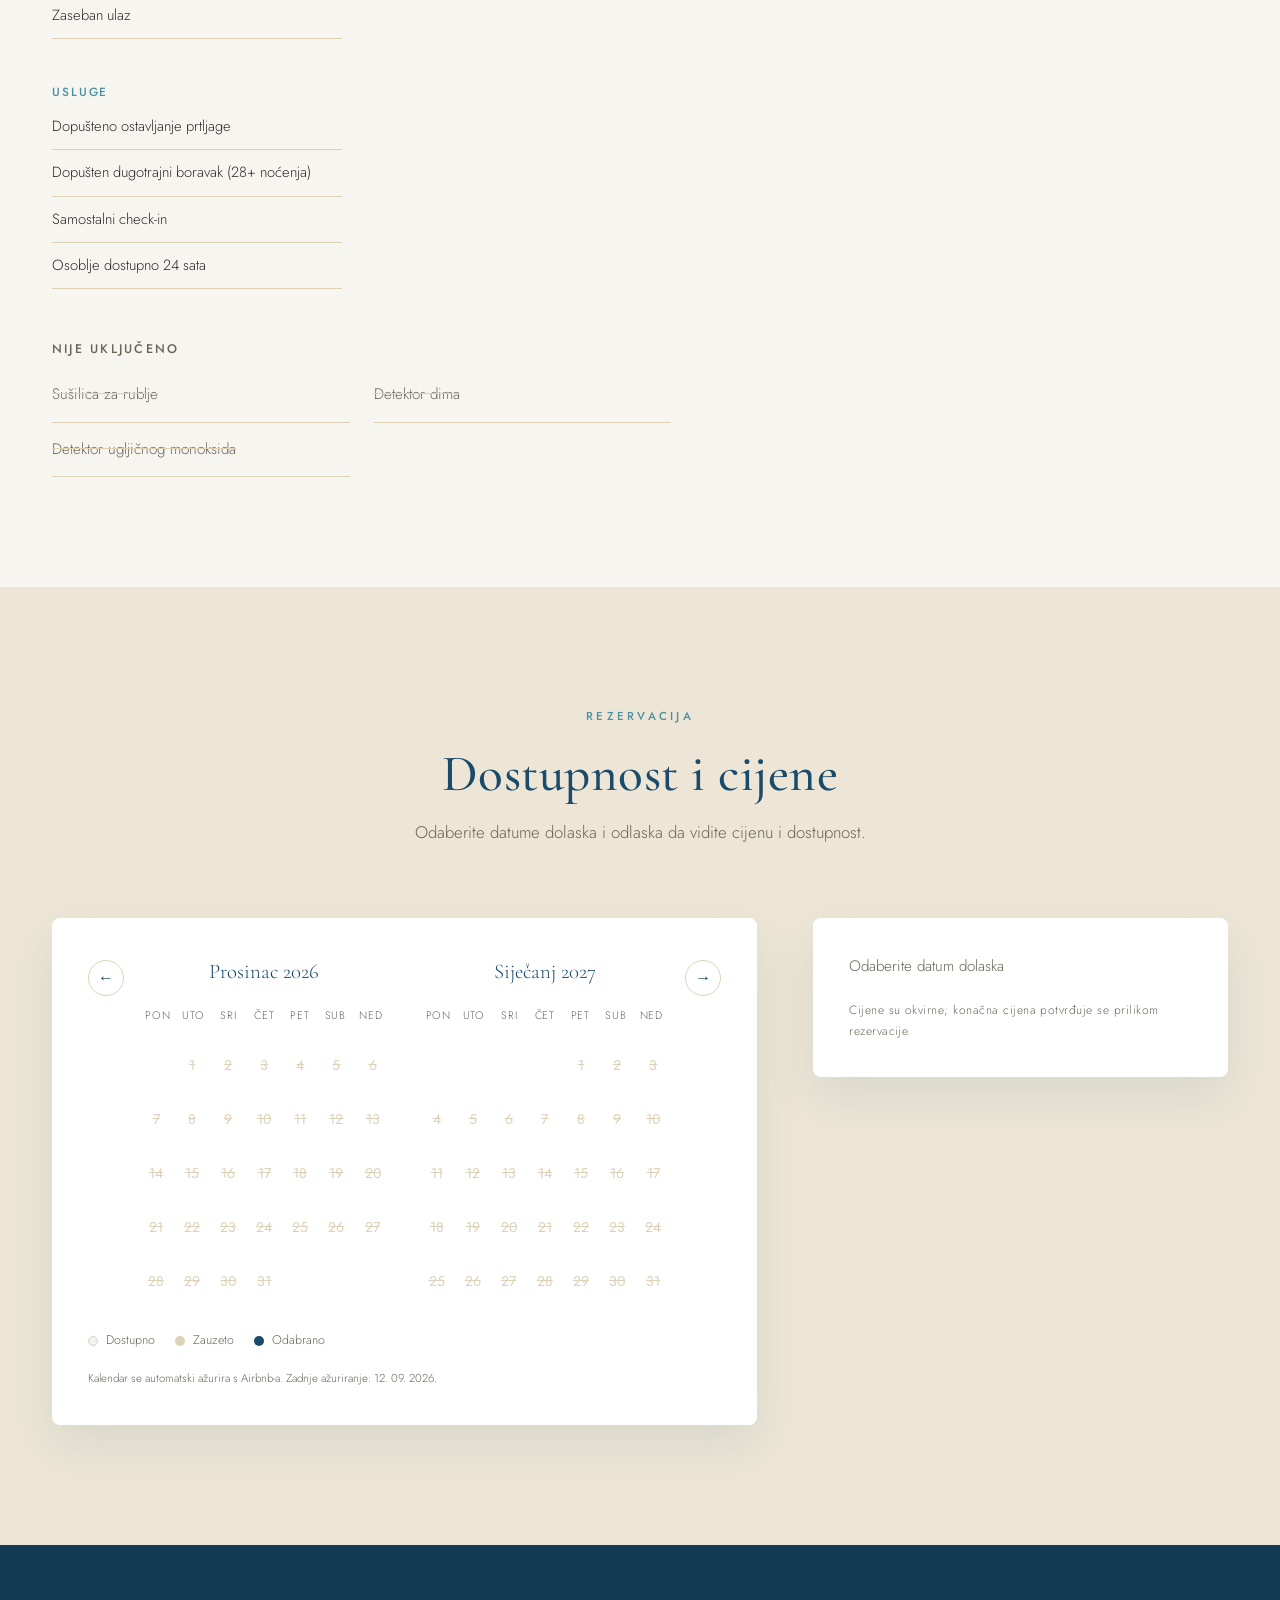
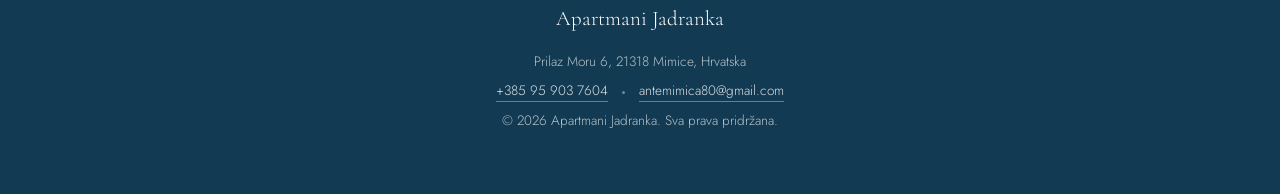
==== commit d23043b8: "Compact "Why Stay" on mobile, fold Nearby content into Mimice "Why Stay With Us": adds a "Good to kn" ====
--- a/apartmani-jadranka/pages/istok.html
+++ b/apartmani-jadranka/pages/istok.html
@@ -12,7 +12,7 @@
   <link rel="icon" type="image/png" sizes="32x32" href="../images/favicon-32x32.png">
   <link rel="icon" type="image/png" sizes="16x16" href="../images/favicon-16x16.png">
   <link rel="apple-touch-icon" href="../images/apple-touch-icon.png">
-  <link rel="stylesheet" href="../css/style.css?v=20260910">
+  <link rel="stylesheet" href="../css/style.css?v=20260914">
 </head>
 <body data-unit="istok">
 
@@ -24,7 +24,6 @@
         <li><a href="stan.html" data-i18n="nav.stan">Stan</a></li>
         <li><a href="istok.html" class="active" data-i18n="nav.istok">Istok</a></li>
         <li><a href="../index.html#mimice" data-i18n="nav.mimice">Mimice</a></li>
-        <li><a href="../index.html#riviera" data-i18n="nav.things">Nearby</a></li>
         <li><a href="../index.html#contact" data-i18n="nav.contact">Contact</a></li>
         <li class="lang-switch">
           <button type="button" data-lang-btn="hr">HR</button>
@@ -327,10 +326,10 @@
     </div>
   </footer>
 
-  <script src="../js/i18n.js?v=20260910"></script>
+  <script src="../js/i18n.js?v=20260914"></script>
   <script src="../js/main.js?v=20260910"></script>
   <script src="../js/gallery.js?v=20260910"></script>
-  <script src="../js/calendar.js?v=20260910"></script>
+  <script src="../js/calendar.js?v=20260912"></script>
   <script>document.getElementById('year').textContent = new Date().getFullYear();</script>
 </body>
 </html>
--- a/apartmani-jadranka/css/style.css
+++ b/apartmani-jadranka/css/style.css
@@ -514,7 +514,7 @@
   display: flex;
   align-items: center;
   gap: 10px;
-  margin-bottom: 26px;
+  margin-bottom: 8px;
   font-size: 0.8rem;
   letter-spacing: 0.04em;
   color: var(--color-sea-deep);
@@ -526,6 +526,13 @@
   height: 3px;
   border-radius: 50%;
   background-color: var(--color-sea);
+}
+
+.unit-card-rooms {
+  font-size: 0.85rem;
+  font-weight: 300;
+  color: var(--color-text-light);
+  margin-bottom: 26px;
 }
 
 .unit-card-actions {
@@ -651,6 +658,21 @@
 
 .why-stay {
   background-color: var(--color-sand);
+}
+
+.notice-box {
+  background-color: var(--color-sea-mist);
+  border-left: 3px solid var(--color-sea);
+  border-radius: var(--radius);
+  padding: 22px 26px;
+  margin-bottom: 56px;
+}
+
+.notice-box p {
+  color: var(--color-sea-deep);
+  font-size: 0.92rem;
+  font-weight: 300;
+  line-height: 1.6;
 }
 
 .features-grid {
@@ -1594,37 +1616,29 @@
   background-color: var(--color-sea);
 }
 
-/* ===========================================================
-   Local area guide (Riviera)
-   =========================================================== */
-
-.riviera-section {
-  background-color: var(--color-sand);
-}
-
-.riviera-categories {
+.mimice-highlights {
   display: grid;
-  grid-template-columns: repeat(3, 1fr);
-  gap: 32px;
-}
-
-.riviera-category {
-  background-color: var(--color-white);
+  grid-template-columns: repeat(4, 1fr);
+  gap: 24px;
+  margin-top: 56px;
+}
+
+.mimice-highlight-card {
+  background-color: var(--color-stone);
   border-radius: var(--radius-lg);
-  padding: 32px;
+  padding: 32px 28px;
   text-align: center;
 }
 
-.riviera-category h3 {
+.mimice-highlight-card h3 {
   color: var(--color-sea-deep);
   font-size: 1.15rem;
   margin-bottom: 12px;
 }
 
-.riviera-placeholder {
+.mimice-highlight-card p {
   color: var(--color-text-light);
   font-weight: 300;
-  font-style: italic;
   font-size: 0.9rem;
 }
 
@@ -1775,7 +1789,19 @@
 @media (max-width: 900px) {
   .units-grid {
     grid-template-columns: 1fr;
-    gap: 64px;
+    gap: 32px;
+  }
+
+  .unit-card {
+    background-color: var(--color-white);
+    border-radius: var(--radius-lg);
+    box-shadow: var(--shadow-soft);
+    padding: 16px 16px 32px;
+  }
+
+  .unit-card-photo {
+    height: 220px;
+    margin-bottom: 20px;
   }
 
   .features-grid {
@@ -1814,8 +1840,8 @@
     grid-template-columns: 1fr;
   }
 
-  .riviera-categories {
-    grid-template-columns: 1fr;
+  .mimice-highlights {
+    grid-template-columns: repeat(2, 1fr);
   }
 
   .gallery-grid {
@@ -1923,13 +1949,29 @@
   }
 
   .feature-card {
+    display: flex;
+    align-items: flex-start;
+    gap: 18px;
+    text-align: left;
     border-left: none;
     border-top: 1px solid var(--color-sand-dark);
-    padding: 40px 12px 0;
+    padding: 20px 4px;
   }
 
   .feature-card:first-child {
     border-top: none;
     padding-top: 0;
   }
-}
+
+  .feature-icon {
+    flex: none;
+    width: 30px;
+    font-size: 1rem;
+    margin-bottom: 0;
+    padding-top: 3px;
+  }
+
+  .mimice-highlights {
+    grid-template-columns: 1fr;
+  }
+}
